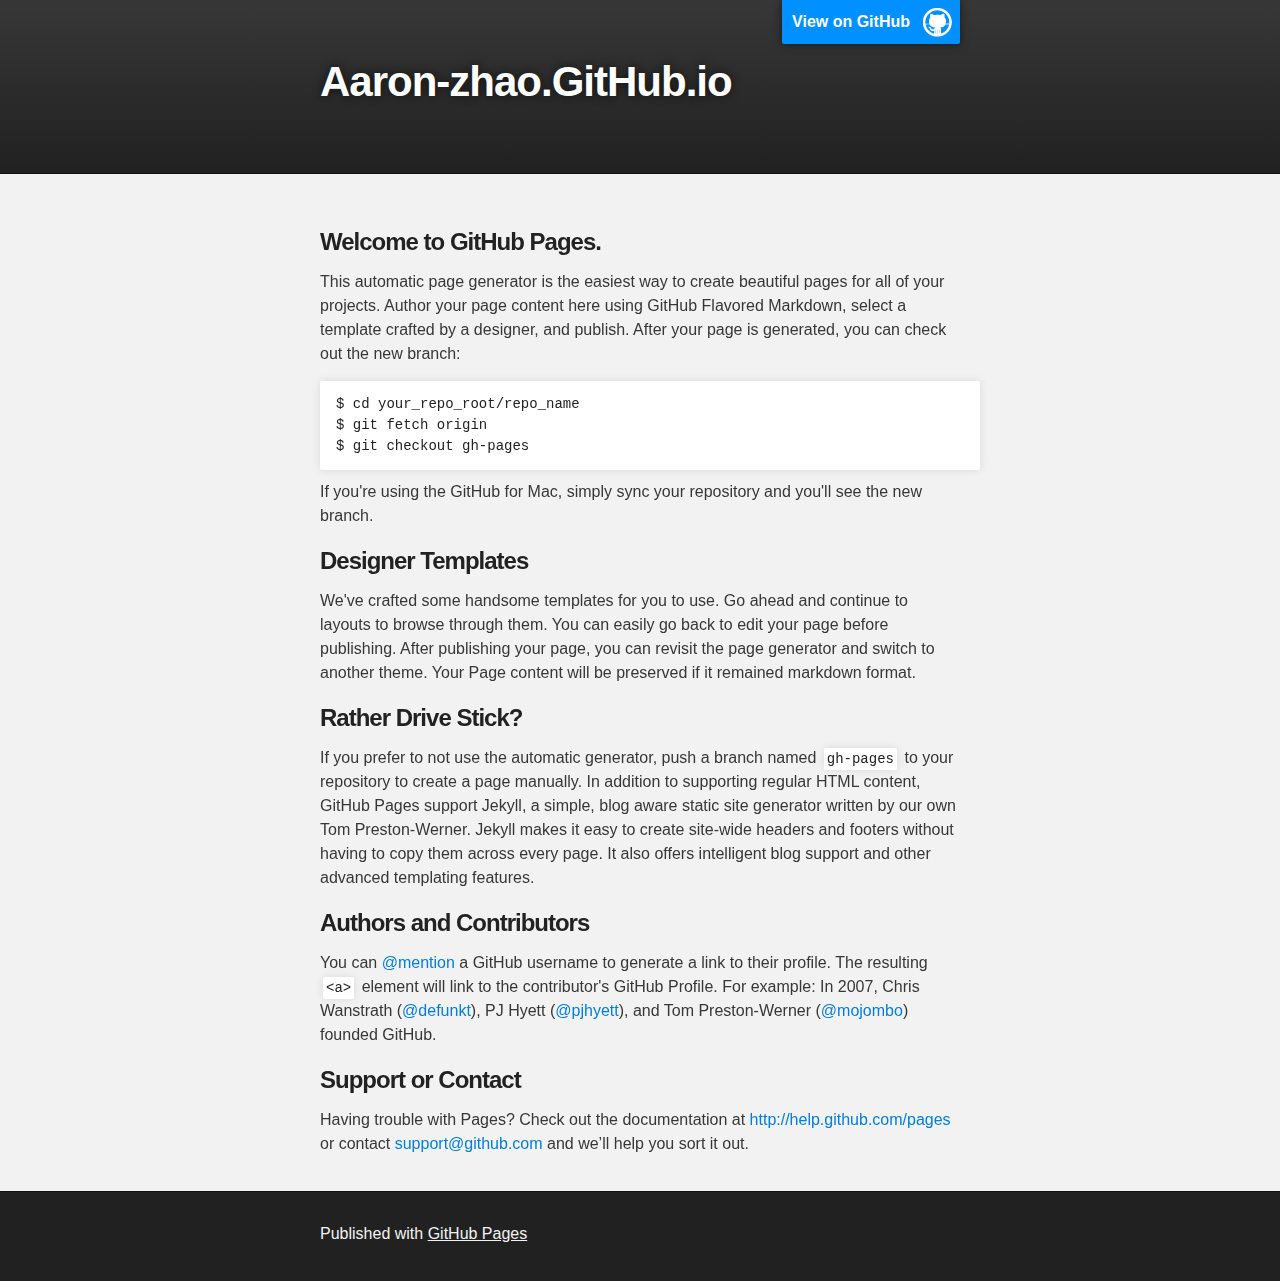
==== index.html @ 44311e1f "Replace master branch with page content via GitHub" ====
<!DOCTYPE html>
<html>

  <head>
    <meta charset='utf-8'>
    <meta http-equiv="X-UA-Compatible" content="chrome=1">
    <meta name="description" content="Aaron-zhao.GitHub.io : ">

    <link rel="stylesheet" type="text/css" media="screen" href="stylesheets/stylesheet.css">

    <title>Aaron-zhao.GitHub.io</title>
  </head>

  <body>

    <!-- HEADER -->
    <div id="header_wrap" class="outer">
        <header class="inner">
          <a id="forkme_banner" href="https://github.com/Aaron-Zhao">View on GitHub</a>

          <h1 id="project_title">Aaron-zhao.GitHub.io</h1>
          <h2 id="project_tagline"></h2>

        </header>
    </div>

    <!-- MAIN CONTENT -->
    <div id="main_content_wrap" class="outer">
      <section id="main_content" class="inner">
        <h3>
<a id="welcome-to-github-pages" class="anchor" href="#welcome-to-github-pages" aria-hidden="true"><span class="octicon octicon-link"></span></a>Welcome to GitHub Pages.</h3>

<p>This automatic page generator is the easiest way to create beautiful pages for all of your projects. Author your page content here using GitHub Flavored Markdown, select a template crafted by a designer, and publish. After your page is generated, you can check out the new branch:</p>

<pre><code>$ cd your_repo_root/repo_name
$ git fetch origin
$ git checkout gh-pages
</code></pre>

<p>If you're using the GitHub for Mac, simply sync your repository and you'll see the new branch.</p>

<h3>
<a id="designer-templates" class="anchor" href="#designer-templates" aria-hidden="true"><span class="octicon octicon-link"></span></a>Designer Templates</h3>

<p>We've crafted some handsome templates for you to use. Go ahead and continue to layouts to browse through them. You can easily go back to edit your page before publishing. After publishing your page, you can revisit the page generator and switch to another theme. Your Page content will be preserved if it remained markdown format.</p>

<h3>
<a id="rather-drive-stick" class="anchor" href="#rather-drive-stick" aria-hidden="true"><span class="octicon octicon-link"></span></a>Rather Drive Stick?</h3>

<p>If you prefer to not use the automatic generator, push a branch named <code>gh-pages</code> to your repository to create a page manually. In addition to supporting regular HTML content, GitHub Pages support Jekyll, a simple, blog aware static site generator written by our own Tom Preston-Werner. Jekyll makes it easy to create site-wide headers and footers without having to copy them across every page. It also offers intelligent blog support and other advanced templating features.</p>

<h3>
<a id="authors-and-contributors" class="anchor" href="#authors-and-contributors" aria-hidden="true"><span class="octicon octicon-link"></span></a>Authors and Contributors</h3>

<p>You can <a href="https://github.com/blog/821" class="user-mention">@mention</a> a GitHub username to generate a link to their profile. The resulting <code>&lt;a&gt;</code> element will link to the contributor's GitHub Profile. For example: In 2007, Chris Wanstrath (<a href="https://github.com/defunkt" class="user-mention">@defunkt</a>), PJ Hyett (<a href="https://github.com/pjhyett" class="user-mention">@pjhyett</a>), and Tom Preston-Werner (<a href="https://github.com/mojombo" class="user-mention">@mojombo</a>) founded GitHub.</p>

<h3>
<a id="support-or-contact" class="anchor" href="#support-or-contact" aria-hidden="true"><span class="octicon octicon-link"></span></a>Support or Contact</h3>

<p>Having trouble with Pages? Check out the documentation at <a href="http://help.github.com/pages">http://help.github.com/pages</a> or contact <a href="mailto:support@github.com">support@github.com</a> and we’ll help you sort it out.</p>
      </section>
    </div>

    <!-- FOOTER  -->
    <div id="footer_wrap" class="outer">
      <footer class="inner">
        <p>Published with <a href="http://pages.github.com">GitHub Pages</a></p>
      </footer>
    </div>

    

  </body>
</html>
---- stylesheets/stylesheet.css ----
/*******************************************************************************
Slate Theme for GitHub Pages
by Jason Costello, @jsncostello
*******************************************************************************/

@import url(pygment_trac.css);

/*******************************************************************************
MeyerWeb Reset
*******************************************************************************/

html, body, div, span, applet, object, iframe,
h1, h2, h3, h4, h5, h6, p, blockquote, pre,
a, abbr, acronym, address, big, cite, code,
del, dfn, em, img, ins, kbd, q, s, samp,
small, strike, strong, sub, sup, tt, var,
b, u, i, center,
dl, dt, dd, ol, ul, li,
fieldset, form, label, legend,
table, caption, tbody, tfoot, thead, tr, th, td,
article, aside, canvas, details, embed,
figure, figcaption, footer, header, hgroup,
menu, nav, output, ruby, section, summary,
time, mark, audio, video {
  margin: 0;
  padding: 0;
  border: 0;
  font: inherit;
  vertical-align: baseline;
}

/* HTML5 display-role reset for older browsers */
article, aside, details, figcaption, figure,
footer, header, hgroup, menu, nav, section {
  display: block;
}

ol, ul {
  list-style: none;
}

table {
  border-collapse: collapse;
  border-spacing: 0;
}

/*******************************************************************************
Theme Styles
*******************************************************************************/

body {
  box-sizing: border-box;
  color:#373737;
  background: #212121;
  font-size: 16px;
  font-family: 'Myriad Pro', Calibri, Helvetica, Arial, sans-serif;
  line-height: 1.5;
  -webkit-font-smoothing: antialiased;
}

h1, h2, h3, h4, h5, h6 {
  margin: 10px 0;
  font-weight: 700;
  color:#222222;
  font-family: 'Lucida Grande', 'Calibri', Helvetica, Arial, sans-serif;
  letter-spacing: -1px;
}

h1 {
  font-size: 36px;
  font-weight: 700;
}

h2 {
  padding-bottom: 10px;
  font-size: 32px;
  background: url('../images/bg_hr.png') repeat-x bottom;
}

h3 {
  font-size: 24px;
}

h4 {
  font-size: 21px;
}

h5 {
  font-size: 18px;
}

h6 {
  font-size: 16px;
}

p {
  margin: 10px 0 15px 0;
}

footer p {
  color: #f2f2f2;
}

a {
  text-decoration: none;
  color: #007edf;
  text-shadow: none;

  transition: color 0.5s ease;
  transition: text-shadow 0.5s ease;
  -webkit-transition: color 0.5s ease;
  -webkit-transition: text-shadow 0.5s ease;
  -moz-transition: color 0.5s ease;
  -moz-transition: text-shadow 0.5s ease;
  -o-transition: color 0.5s ease;
  -o-transition: text-shadow 0.5s ease;
  -ms-transition: color 0.5s ease;
  -ms-transition: text-shadow 0.5s ease;
}

a:hover, a:focus {text-decoration: underline;}

footer a {
  color: #F2F2F2;
  text-decoration: underline;
}

em {
  font-style: italic;
}

strong {
  font-weight: bold;
}

img {
  position: relative;
  margin: 0 auto;
  max-width: 739px;
  padding: 5px;
  margin: 10px 0 10px 0;
  border: 1px solid #ebebeb;

  box-shadow: 0 0 5px #ebebeb;
  -webkit-box-shadow: 0 0 5px #ebebeb;
  -moz-box-shadow: 0 0 5px #ebebeb;
  -o-box-shadow: 0 0 5px #ebebeb;
  -ms-box-shadow: 0 0 5px #ebebeb;
}

p img {
  display: inline;
  margin: 0;
  padding: 0;
  vertical-align: middle;
  text-align: center;
  border: none;
}

pre, code {
  width: 100%;
  color: #222;
  background-color: #fff;

  font-family: Monaco, "Bitstream Vera Sans Mono", "Lucida Console", Terminal, monospace;
  font-size: 14px;

  border-radius: 2px;
  -moz-border-radius: 2px;
  -webkit-border-radius: 2px;
}

pre {
  width: 100%;
  padding: 10px;
  box-shadow: 0 0 10px rgba(0,0,0,.1);
  overflow: auto;
}

code {
  padding: 3px;
  margin: 0 3px;
  box-shadow: 0 0 10px rgba(0,0,0,.1);
}

pre code {
  display: block;
  box-shadow: none;
}

blockquote {
  color: #666;
  margin-bottom: 20px;
  padding: 0 0 0 20px;
  border-left: 3px solid #bbb;
}


ul, ol, dl {
  margin-bottom: 15px
}

ul {
  list-style: inside;
  padding-left: 20px;
}

ol {
  list-style: decimal inside;
  padding-left: 20px;
}

dl dt {
  font-weight: bold;
}

dl dd {
  padding-left: 20px;
  font-style: italic;
}

dl p {
  padding-left: 20px;
  font-style: italic;
}

hr {
  height: 1px;
  margin-bottom: 5px;
  border: none;
  background: url('../images/bg_hr.png') repeat-x center;
}

table {
  border: 1px solid #373737;
  margin-bottom: 20px;
  text-align: left;
 }

th {
  font-family: 'Lucida Grande', 'Helvetica Neue', Helvetica, Arial, sans-serif;
  padding: 10px;
  background: #373737;
  color: #fff;
 }

td {
  padding: 10px;
  border: 1px solid #373737;
 }

form {
  background: #f2f2f2;
  padding: 20px;
}

/*******************************************************************************
Full-Width Styles
*******************************************************************************/

.outer {
  width: 100%;
}

.inner {
  position: relative;
  max-width: 640px;
  padding: 20px 10px;
  margin: 0 auto;
}

#forkme_banner {
  display: block;
  position: absolute;
  top:0;
  right: 10px;
  z-index: 10;
  padding: 10px 50px 10px 10px;
  color: #fff;
  background: url('../images/blacktocat.png') #0090ff no-repeat 95% 50%;
  font-weight: 700;
  box-shadow: 0 0 10px rgba(0,0,0,.5);
  border-bottom-left-radius: 2px;
  border-bottom-right-radius: 2px;
}

#header_wrap {
  background: #212121;
  background: -moz-linear-gradient(top, #373737, #212121);
  background: -webkit-linear-gradient(top, #373737, #212121);
  background: -ms-linear-gradient(top, #373737, #212121);
  background: -o-linear-gradient(top, #373737, #212121);
  background: linear-gradient(top, #373737, #212121);
}

#header_wrap .inner {
  padding: 50px 10px 30px 10px;
}

#project_title {
  margin: 0;
  color: #fff;
  font-size: 42px;
  font-weight: 700;
  text-shadow: #111 0px 0px 10px;
}

#project_tagline {
  color: #fff;
  font-size: 24px;
  font-weight: 300;
  background: none;
  text-shadow: #111 0px 0px 10px;
}

#downloads {
  position: absolute;
  width: 210px;
  z-index: 10;
  bottom: -40px;
  right: 0;
  height: 70px;
  background: url('../images/icon_download.png') no-repeat 0% 90%;
}

.zip_download_link {
  display: block;
  float: right;
  width: 90px;
  height:70px;
  text-indent: -5000px;
  overflow: hidden;
  background: url(../images/sprite_download.png) no-repeat bottom left;
}

.tar_download_link {
  display: block;
  float: right;
  width: 90px;
  height:70px;
  text-indent: -5000px;
  overflow: hidden;
  background: url(../images/sprite_download.png) no-repeat bottom right;
  margin-left: 10px;
}

.zip_download_link:hover {
  background: url(../images/sprite_download.png) no-repeat top left;
}

.tar_download_link:hover {
  background: url(../images/sprite_download.png) no-repeat top right;
}

#main_content_wrap {
  background: #f2f2f2;
  border-top: 1px solid #111;
  border-bottom: 1px solid #111;
}

#main_content {
  padding-top: 40px;
}

#footer_wrap {
  background: #212121;
}



/*******************************************************************************
Small Device Styles
*******************************************************************************/

@media screen and (max-width: 480px) {
  body {
    font-size:14px;
  }

  #downloads {
    display: none;
  }

  .inner {
    min-width: 320px;
    max-width: 480px;
  }

  #project_title {
  font-size: 32px;
  }

  h1 {
    font-size: 28px;
  }

  h2 {
    font-size: 24px;
  }

  h3 {
    font-size: 21px;
  }

  h4 {
    font-size: 18px;
  }

  h5 {
    font-size: 14px;
  }

  h6 {
    font-size: 12px;
  }

  code, pre {
    min-width: 320px;
    max-width: 480px;
    font-size: 11px;
  }

}
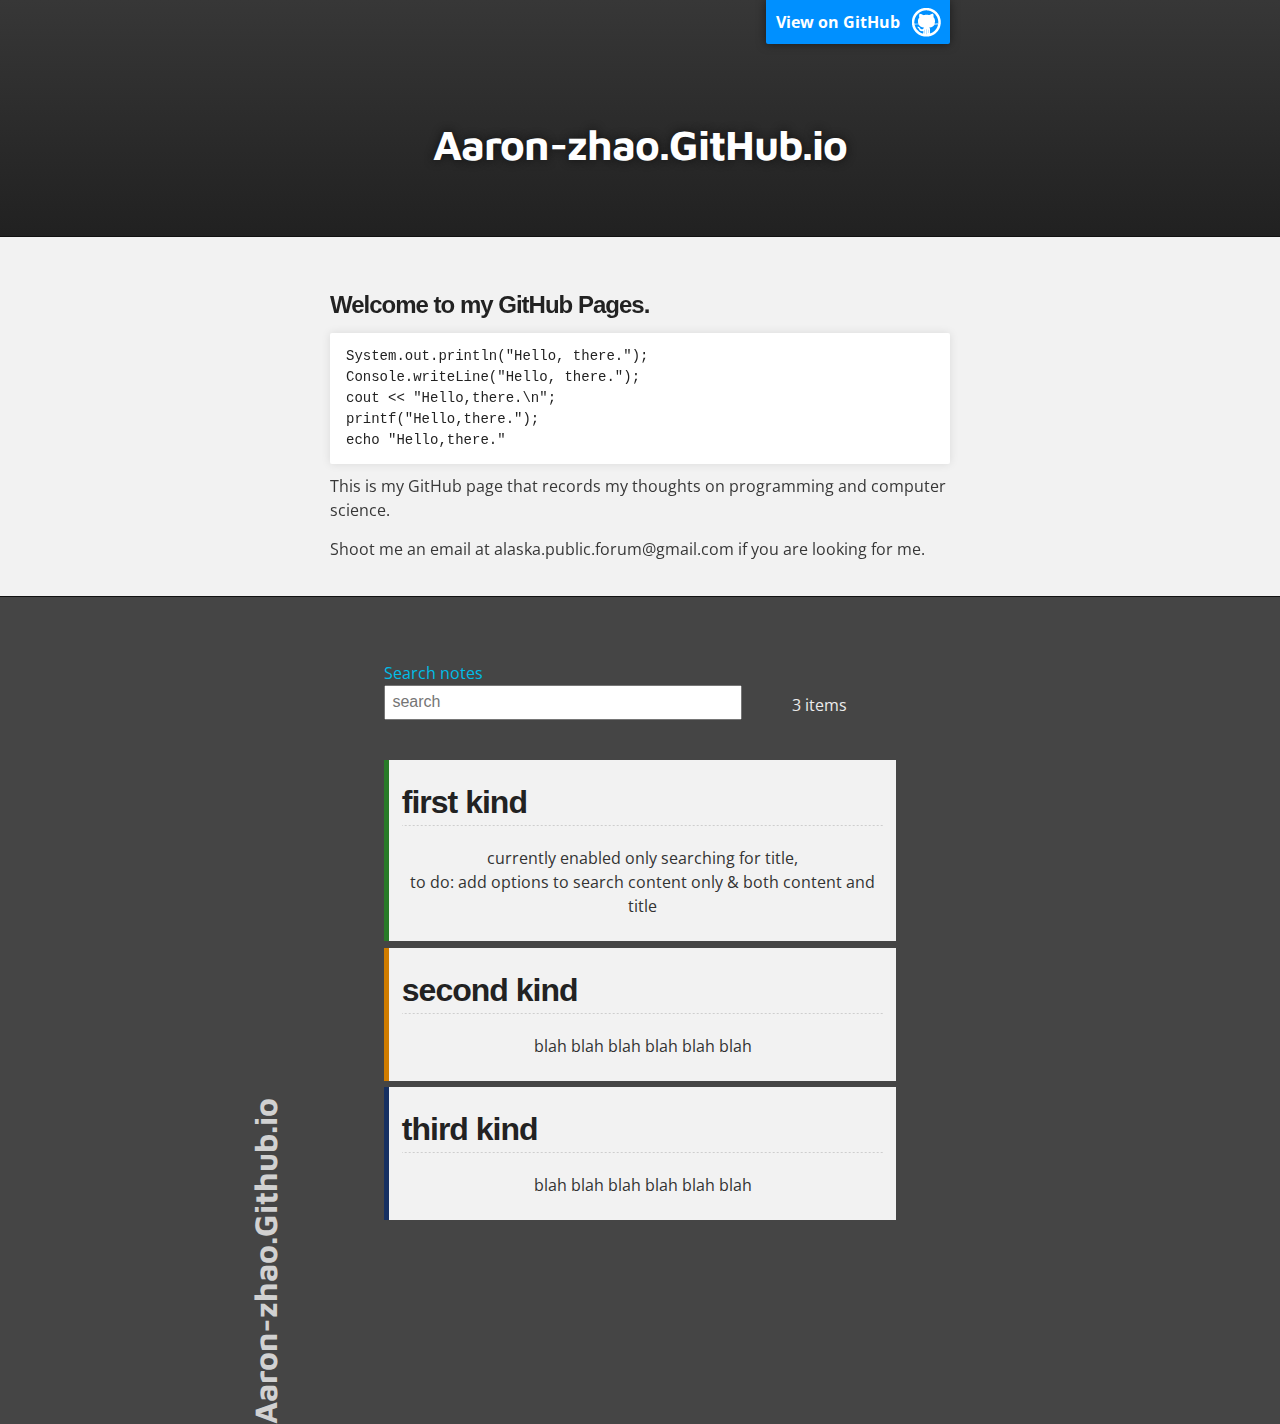
==== commit e4f8701d: "update UI" ====
--- a/index.html
+++ b/index.html
@@ -1,3 +1,32 @@
+<!-- css, js source code: http://codepen.io/robooneus/pen/ivdFH -->
+<!-- Tutorial of the source code: http://www.robsawyer.me/blog/2013/07/10/lightweight-jquery-searchfilter-tutorial/ -->
+<!-- The styling and script from the source code was modified in this version to satisfy the needs of this web app -->
+<!--
+MIT LICENSE
+
+Copyright (c) 2014 - Aaron - http://codepen.io/robooneus/pen/ivdFH
+
+Permission is hereby granted, free of charge, to any person 
+obtaining a copy of this software and associated documentation 
+files (the "Software"), to deal in the Software without restriction,
+ including without limitation the rights to use, copy, modify, 
+merge, publish, distribute, sublicense, and/or sell copies of 
+the Software, and to permit persons to whom the Software is 
+furnished to do so, subject to the following conditions:
+
+The above copyright notice and this permission notice shall 
+be included in all copies or substantial portions of the Software.
+
+THE SOFTWARE IS PROVIDED "AS IS", WITHOUT WARRANTY OF ANY KIND, 
+EXPRESS OR IMPLIED, INCLUDING BUT NOT LIMITED TO THE WARRANTIES 
+OF MERCHANTABILITY, FITNESS FOR A PARTICULAR PURPOSE AND 
+NONINFRINGEMENT. IN NO EVENT SHALL THE AUTHORS OR COPYRIGHT 
+HOLDERS BE LIABLE FOR ANY CLAIM, DAMAGES OR OTHER LIABILITY, 
+WHETHER IN AN ACTION OF CONTRACT, TORT OR OTHERWISE, ARISING FROM, 
+OUT OF OR IN CONNECTION WITH THE SOFTWARE OR THE USE OR OTHER 
+DEALINGS IN THE SOFTWARE.
+
+-->
 <!DOCTYPE html>
 <html>
 
@@ -7,10 +36,15 @@
     <meta name="description" content="Aaron-zhao.GitHub.io : ">
 
     <link rel="stylesheet" type="text/css" media="screen" href="stylesheets/stylesheet.css">
-
+	<link rel="stylesheet" type="text/css" media="screen" href="css/search.css">
+	<link href='http://fonts.googleapis.com/css?family=Open+Sans|Maven+Pro:500' rel='stylesheet' type='text/css'>
+	<script src="http://ajax.googleapis.com/ajax/libs/jquery/1.11.0/jquery.min.js" ></script>
+	<script src="jquery/search.js"></script>
+	<script src="jquery/backToTop.js"></script>
+		
     <title>Aaron-zhao.GitHub.io</title>
   </head>
-
+	
   <body>
 
     <!-- HEADER -->
@@ -28,47 +62,63 @@
     <div id="main_content_wrap" class="outer">
       <section id="main_content" class="inner">
         <h3>
-<a id="welcome-to-github-pages" class="anchor" href="#welcome-to-github-pages" aria-hidden="true"><span class="octicon octicon-link"></span></a>Welcome to GitHub Pages.</h3>
+		<a id="welcome-to-github-pages" class="anchor" href="#welcome-to-github-pages" aria-hidden="true"><span class="octicon octicon-link"></span></a>Welcome to my GitHub Pages.</h3>
 
-<p>This automatic page generator is the easiest way to create beautiful pages for all of your projects. Author your page content here using GitHub Flavored Markdown, select a template crafted by a designer, and publish. After your page is generated, you can check out the new branch:</p>
+<pre><code>System.out.println("Hello, there.");
+Console.writeLine("Hello, there.");
+cout << "Hello,there.\n";
+printf("Hello,there.");
+echo "Hello,there."</code></pre>
 
-<pre><code>$ cd your_repo_root/repo_name
-$ git fetch origin
-$ git checkout gh-pages
-</code></pre>
+		<p>This is my GitHub page that records my thoughts on programming and computer science.</p>
+		<p>Shoot me an email at alaska.public.forum@gmail.com if you are looking for me.</p>
+      </section>
+	
+    </div>
+	
+      <section class="list-wrap">
 
-<p>If you're using the GitHub for Mac, simply sync your repository and you'll see the new branch.</p>
+   <label for="search-text">Search notes</label>
+  <input type="text" id="search-text" placeholder="search" class="search-box">
+    <span class="list-count"></span>
 
-<h3>
-<a id="designer-templates" class="anchor" href="#designer-templates" aria-hidden="true"><span class="octicon octicon-link"></span></a>Designer Templates</h3>
+    
+<ul id="list">
+  <li class="in bf">
+	<h2>first kind</h2>
+	<p> 
+		currently enabled only searching for title,<br />
+		to do: add options to search content only & both content and title
+	</p>
+  </li>
+  
+  
+    <li class="in lunch">
+	<h2>second kind</h2>
+	<p> 
+		blah blah blah blah blah blah 
+	</p>
+  </li>
+  
+     <li class="in dinner">
+	<h2>third kind</h2>
+	<p> 
+		blah blah blah blah blah blah 
+	</p>
+  </li>
+  
+  
+  <span class="empty-item">no results</span>
+</ul>
+   </section>
 
-<p>We've crafted some handsome templates for you to use. Go ahead and continue to layouts to browse through them. You can easily go back to edit your page before publishing. After publishing your page, you can revisit the page generator and switch to another theme. Your Page content will be preserved if it remained markdown format.</p>
+   <a href="#0" class="cd-top">Top</a>
 
-<h3>
-<a id="rather-drive-stick" class="anchor" href="#rather-drive-stick" aria-hidden="true"><span class="octicon octicon-link"></span></a>Rather Drive Stick?</h3>
-
-<p>If you prefer to not use the automatic generator, push a branch named <code>gh-pages</code> to your repository to create a page manually. In addition to supporting regular HTML content, GitHub Pages support Jekyll, a simple, blog aware static site generator written by our own Tom Preston-Werner. Jekyll makes it easy to create site-wide headers and footers without having to copy them across every page. It also offers intelligent blog support and other advanced templating features.</p>
-
-<h3>
-<a id="authors-and-contributors" class="anchor" href="#authors-and-contributors" aria-hidden="true"><span class="octicon octicon-link"></span></a>Authors and Contributors</h3>
-
-<p>You can <a href="https://github.com/blog/821" class="user-mention">@mention</a> a GitHub username to generate a link to their profile. The resulting <code>&lt;a&gt;</code> element will link to the contributor's GitHub Profile. For example: In 2007, Chris Wanstrath (<a href="https://github.com/defunkt" class="user-mention">@defunkt</a>), PJ Hyett (<a href="https://github.com/pjhyett" class="user-mention">@pjhyett</a>), and Tom Preston-Werner (<a href="https://github.com/mojombo" class="user-mention">@mojombo</a>) founded GitHub.</p>
-
-<h3>
-<a id="support-or-contact" class="anchor" href="#support-or-contact" aria-hidden="true"><span class="octicon octicon-link"></span></a>Support or Contact</h3>
-
-<p>Having trouble with Pages? Check out the documentation at <a href="http://help.github.com/pages">http://help.github.com/pages</a> or contact <a href="mailto:support@github.com">support@github.com</a> and we’ll help you sort it out.</p>
-      </section>
-    </div>
-
-    <!-- FOOTER  -->
+    <!-- FOOTER  
     <div id="footer_wrap" class="outer">
       <footer class="inner">
         <p>Published with <a href="http://pages.github.com">GitHub Pages</a></p>
       </footer>
-    </div>
-
-    
-
+    </div>-->
   </body>
 </html>
--- a/css/search.css
+++ b/css/search.css
@@ -0,0 +1,285 @@
+/* this declares a better box model */
+* { -moz-box-sizing: border-box; -webkit-box-sizing: border-box; box-sizing: border-box; }
+
+.list-wrap label {
+  float:left;
+  color:#00BDE8;
+}
+.search-box {
+  float:left;
+  clear:left;
+  width:70%;
+  padding:0.4em;
+  font-size:1em;
+  color:#555;
+}
+
+.list-count {
+  float:left;
+  text-align:center;
+  width:30%;
+  padding:0.5em;
+  color:#ECECEC;
+}
+
+
+
+li {
+  transition-property: margin, background-color, border-color;
+  transition-duration: .4s, .2s, .2s;
+  transition-timing-function: ease-in-out, ease, ease;
+}
+
+.empty-item {
+  transition-property: opacity;
+  transition-duration: 0s;
+  transition-delay: 0s;
+  transition-timing-function: ease;
+}
+
+.empty .empty-item {
+  transition-property: opacity;
+  transition-duration: .2s;
+  transition-delay: .3s;
+  transition-timing-function: ease;
+}
+
+.hiding {
+  margin-left:-100%;
+  opacity:0.5;
+}
+
+.hidden {
+  display:none;
+}
+
+ul {
+  float:left;
+  width:100%;
+  margin:2em 0;
+  padding:0;
+  position:relative;
+}
+
+ul:before {
+  content:'Aaron-zhao.Github.io';
+  position:absolute;
+  left:-8.8em;
+  font-size:2em;
+  text-align:right;
+  top:15em;
+  color:#D1D1D1;
+  font-weight:bold;
+  font-family: 'Maven Pro', sans-serif;
+  transform:rotate(-90deg);
+}
+
+li {
+  float:left;
+  clear:left;
+  width:100%;
+  margin:0.2em 0;
+  padding:0.5em 0.8em;
+  list-style:none;
+  background-color:#f2f2f2;
+  border-left:5px solid #003842;
+  cursor:pointer;
+  color:#333;
+  position:relative;
+  z-index:2;
+}
+
+.bf { border-left:5px solid #297A29;}
+.lunch { border-left:5px solid #CF7C00;}
+.dinner { border-left:5px solid #163061;}
+
+li p { text-align: center; }
+
+li:hover {
+  background-color:#f9f9f9;
+  border-color:#00BDE8;
+}
+
+.empty-item {
+  background:#fff;
+  color:#ddd;
+  margin:0.2em 0;
+  padding:0.5em 0.8em;
+  font-style:italic;
+  border:none;
+  text-align:center;
+  visibility:hidden;
+  opacity:0;
+  float:left;
+  clear:left;
+  width:100%;
+}
+
+.empty .empty-item {
+  opacity:1;
+  visibility:visible;
+}
+
+
+
+
+
+
+
+/*
+The following are styles purely for the surroundings
+*/
+
+
+
+body {
+  background-color: rgb(69,69,69);
+  font-family:'Open Sans', sans-serif;
+  margin:0;
+  padding:0;
+  font-size:1em;
+}
+
+a {color:#00BDE8;}
+
+h1 {
+  font-size:2.6em;
+  margin:0;
+  padding-top:1.5em;
+  text-align:center;
+  font-family: 'Maven Pro', sans-serif;
+}
+/*h3 {
+  margin:0 0 2em;
+  text-align:center;
+font-weight:normal;
+font-family: georgia, times;
+font-style:italic;
+  color:#777;
+  font-size:1em;
+}*/
+
+.info {
+  float:left;
+  width:60%;
+  margin:2em 20%;
+  padding:2em 0;
+  background:#f9f9f9;
+  border-left:5px solid #003842;
+  padding:10px 20px;
+}
+
+.list-wrap {
+  float:left;
+  width:40%;
+  margin:2em 30%;
+  padding:2em 0;
+}
+
+p {
+  text-align:left;
+  font-size:1em;
+}
+
+.cta {
+  float:left;
+  width:100%;
+  text-align:center;
+  color:#999;
+  font-family:georgia, times;
+  font-style:italic;
+  margin:2em 0;
+}
+
+.cta a {
+  font-size:1.5em;
+  font-style:normal;
+  font-family: 'Maven Pro', sans-serif;
+  text-decoration:none;
+  line-height:1.5em;
+}
+
+.topdeco {
+  float:left;
+  width:100%;
+  height:10px;
+  position:fixed;
+  z-index:10;
+}
+
+.topdeco span {
+  float:left;
+  width:25%;
+  height:100%;
+}
+
+.deco span:nth-child(1) {
+  background:#FF8220;
+}
+.deco span:nth-child(2) {
+  background:#000;
+}
+.deco span:nth-child(3) {
+  background:#FFA00A;
+}
+.deco span:nth-child(4) {
+  background:#00BDE8;
+}
+
+.logo {
+	width: 100%;
+	height: 100%;
+	position: absolute;
+	opacity: 0.15;
+    filter: alpha(opacity=15); /* For IE8 and earlier */
+}
+		
+	
+
+	
+.cd-top {
+  display: inline-block;
+  height: 40px;
+  width: 40px;
+  position: fixed;
+  bottom: 40px;
+  right: 10px;
+  box-shadow: 0 0 10px rgba(0, 0, 0, 0.05);
+  /* image replacement properties */
+  overflow: hidden;
+  text-indent: 100%;
+  white-space: nowrap;
+  background: rgba(232, 98, 86, 0.8) url(http://codyhouse.co/demo/back-to-top/img/cd-top-arrow.svg) no-repeat center 50%;
+  visibility: hidden;
+  opacity: 0;
+  -webkit-transition: all 0.3s;
+  -moz-transition: all 0.3s;
+  transition: all 0.3s;
+}
+.cd-top.cd-is-visible {
+  /* the button becomes visible */
+  visibility: visible;
+  opacity: 1;
+}
+.cd-top.cd-fade-out {
+  /* if the user keeps scrolling down, the button is out of focus and becomes less visible */
+  opacity: .5;
+}
+.no-touch .cd-top:hover {
+  background-color: #e86256;
+  opacity: 1;
+}
+@media only screen and (min-width: 768px) {
+  .cd-top {
+    right: 20px;
+    bottom: 20px;
+  }
+}
+@media only screen and (min-width: 1024px) {
+  .cd-top {
+    height: 60px;
+    width: 60px;
+    right: 30px;
+    bottom: 30px;
+  }
+}		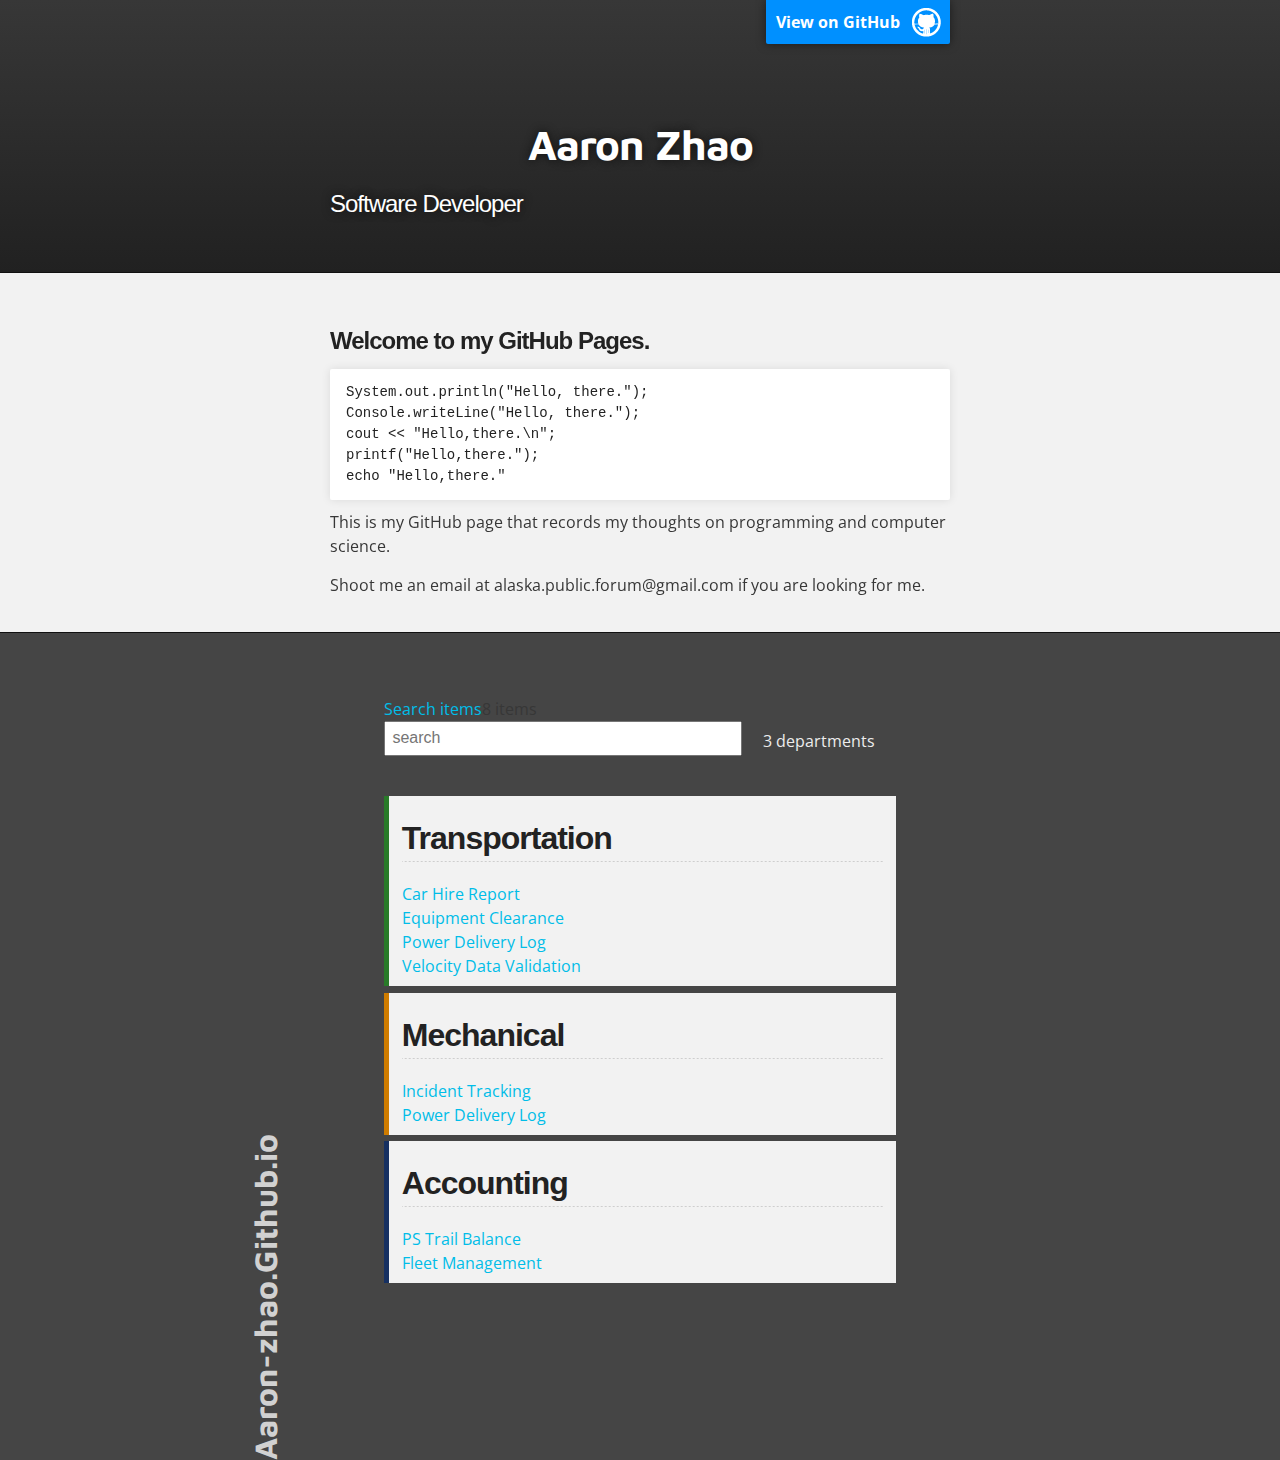
==== commit 38f4cd4d: "update" ====
--- a/index.html
+++ b/index.html
@@ -42,7 +42,7 @@
 	<script src="jquery/search.js"></script>
 	<script src="jquery/backToTop.js"></script>
 		
-    <title>Aaron-zhao.GitHub.io</title>
+    <title>Aaron Zhao GitHub Page</title>
   </head>
 	
   <body>
@@ -52,8 +52,8 @@
         <header class="inner">
           <a id="forkme_banner" href="https://github.com/Aaron-Zhao">View on GitHub</a>
 
-          <h1 id="project_title">Aaron-zhao.GitHub.io</h1>
-          <h2 id="project_tagline"></h2>
+          <h1 id="project_title">Aaron Zhao</h1>
+          <h2 id="project_tagline">Software Developer</h2>
 
         </header>
     </div>
@@ -76,40 +76,39 @@
 	
     </div>
 	
-      <section class="list-wrap">
+ <section class="list-wrap">
 
-   <label for="search-text">Search notes</label>
+   <label for="search-text">Search items</label>
   <input type="text" id="search-text" placeholder="search" class="search-box">
     <span class="list-count"></span>
-
+	<span class="item-count"></span>
     
-<ul id="list">
-  <li class="in bf">
-	<h2>first kind</h2>
-	<p> 
-		currently enabled only searching for title,<br />
-		to do: add options to search content only & both content and title
-	</p>
-  </li>
-  
-  
-    <li class="in lunch">
-	<h2>second kind</h2>
-	<p> 
-		blah blah blah blah blah blah 
-	</p>
-  </li>
-  
-     <li class="in dinner">
-	<h2>third kind</h2>
-	<p> 
-		blah blah blah blah blah blah 
-	</p>
-  </li>
-  
-  
-  <span class="empty-item">no results</span>
-</ul>
+	<ul id="list">
+	  <li class="bf">
+		<h2>Transportation</h2>
+		<a href="#">Car Hire Report</a><br>
+		<a href="#">Equipment Clearance</a><br>
+		<a href="#">Power Delivery Log</a><br>
+		<a href="#">Velocity Data Validation</a><br>
+	  </li>
+	  
+	  
+	  <li class="lunch">
+		<h2>Mechanical</h2>
+		<a href="#">Incident Tracking</a><br>
+		<a href="#">Power Delivery Log</a><br>
+	  </li>
+	  
+	  <li class="dinner">
+		<h2>Accounting</h2>
+		<a href="#">PS Trail Balance</a><br>
+		<a href="#">Fleet Management</a><br>
+	  </li>
+	  
+	  
+	  <span class="empty-item">no results</span>
+	</ul>
+	
    </section>
 
    <a href="#0" class="cd-top">Top</a>
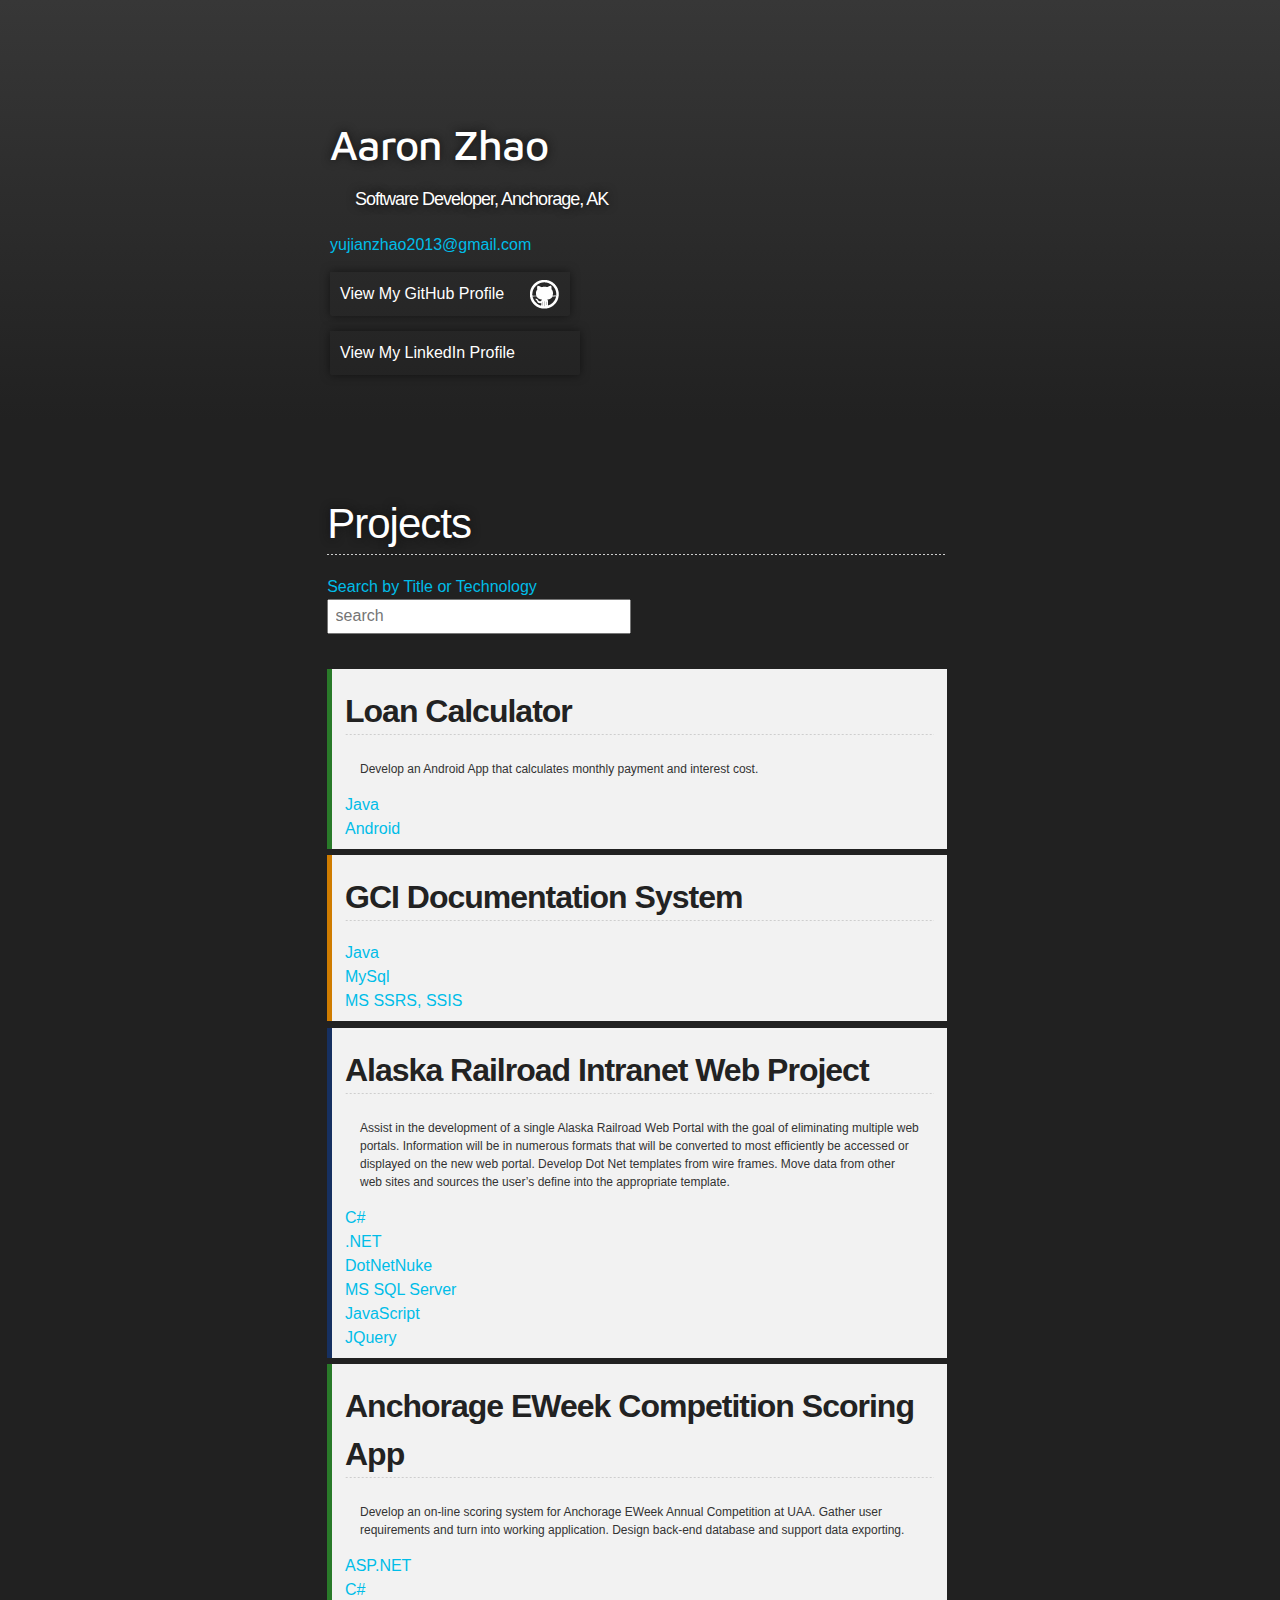
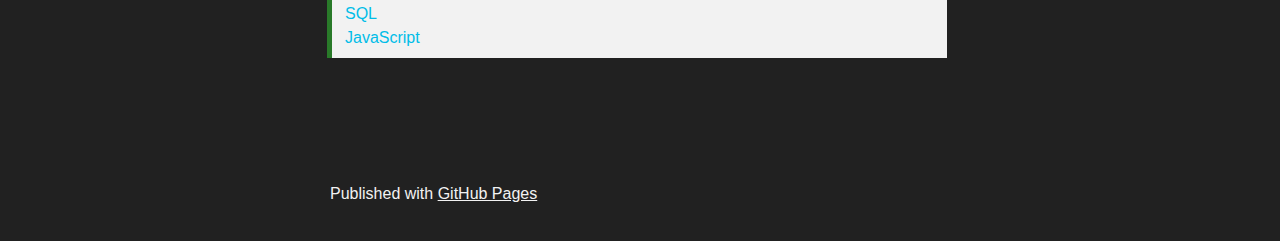
==== commit 33b60ed7: "update" ====
--- a/index.html
+++ b/index.html
@@ -29,95 +29,98 @@
 -->
 <!DOCTYPE html>
 <html>
+	<head>
+		<meta charset='utf-8'>
+		<meta http-equiv="X-UA-Compatible" content="chrome=1">
+		<meta name="description" content="Aaron-zhao.GitHub.io : ">
+		<meta name="viewport" content="width=device-width" />
+		
+		<link rel="stylesheet" type="text/css" media="screen" href="css/stylesheet.css">
+		<link rel="stylesheet" type="text/css" media="screen" href="css/search.css">
+		<link href='http://fonts.googleapis.com/css?family=Open+Sans|Maven+Pro:500' rel='stylesheet' type='text/css'>
+		<script src="http://ajax.googleapis.com/ajax/libs/jquery/1.11.0/jquery.min.js" ></script>
+		<script src="js/search.js"></script>
+		<script src="js/backToTop.js"></script>
 
-  <head>
-    <meta charset='utf-8'>
-    <meta http-equiv="X-UA-Compatible" content="chrome=1">
-    <meta name="description" content="Aaron-zhao.GitHub.io : ">
+		<title>Aaron Zhao GitHub Page</title>
+	</head>
 
-    <link rel="stylesheet" type="text/css" media="screen" href="stylesheets/stylesheet.css">
-	<link rel="stylesheet" type="text/css" media="screen" href="css/search.css">
-	<link href='http://fonts.googleapis.com/css?family=Open+Sans|Maven+Pro:500' rel='stylesheet' type='text/css'>
-	<script src="http://ajax.googleapis.com/ajax/libs/jquery/1.11.0/jquery.min.js" ></script>
-	<script src="jquery/search.js"></script>
-	<script src="jquery/backToTop.js"></script>
+	<body>
+		<!-- HEADER -->
+		<div id="header_wrap" class="outer">
+			<header class="inner">
+				<h1 id="project_title">Aaron Zhao</h1>
+			    <h2 id="project_tagline">Software Developer, Anchorage, AK</h2>
+				<a href="mailto:yujianzhao2013@gmail.com?Subject=From%20GitHub%20Page" target="_top">yujianzhao2013@gmail.com</a>
+				<a id="forkme_banner" href="https://github.com/Aaron-Zhao">View My GitHub Profile</a>
+				<a id="linkedin_banner" href="https://www.linkedin.com/in/yujianzhao">View My LinkedIn Profile</a>
+			</header>
+		</div>
+
+		<!-- MAIN CONTENT 
+		<div id="main_content_wrap" class="outer">
+			<section id="main_content" class="inner">
+			</section>
+		</div>-->
+
+		<section class="list-wrap">
+			<div class="inner">
+				<h2 id="project_title">Projects</h2>
+				<label for="search-text">Search by Title or Technology</label>
+				<input type="text" id="search-text" placeholder="search" class="search-box">
+				<span class="list-count"></span>
+				<span class="item-count"></span>
+
+				<ul id="list">
+					<li class="bf">
+						<h2>Loan Calculator</h2>
+						<p>Develop an Android App that calculates monthly payment and interest cost.</p>
+						<a>Java</a><br>
+						<a>Android</a><br>
+					</li>
+
+					<li class="lunch">
+						<h2>GCI Documentation System</h2>
+						<a>Java</a><br>
+						<a>MySql</a><br>
+						<a>MS SSRS, SSIS</a>
+					</li>
+
+					<li class="dinner">
+						<h2>Alaska Railroad Intranet Web Project</h2>
+						<p>Assist in the development of a single Alaska Railroad Web Portal with the goal of eliminating multiple web portals. 
+						Information will be in numerous formats that will be converted to most efficiently be accessed or displayed on the new web portal. 
+						Develop Dot Net templates from wire frames. Move data from other web sites and sources the user’s define into the appropriate template.</p>
+						<a>C#</a><br>
+						<a>.NET</a><br>
+						<a>DotNetNuke</a><br>
+						<a>MS SQL Server</a><br>
+						<a>JavaScript</a><br>
+						<a>JQuery</a><br>
+					</li>
+					
+					<li class="bf">
+						<h2>Anchorage EWeek Competition Scoring App</h2>
+						<p>Develop an on-line scoring system for Anchorage EWeek Annual Competition at UAA. 
+						Gather user requirements and turn into working application. 
+						Design back-end database and support data exporting.</p>
+						<a>ASP.NET</a><br>
+						<a>C#</a><br>
+						<a>SQL</a><br>
+						<a>JavaScript</a><br>
+					</li>
+
+					<span class="empty-item">no results</span>
+				</ul>
+			</div>
+		</section>
+
+		<a href="#0" class="cd-top">Top</a>
 		
-    <title>Aaron Zhao GitHub Page</title>
-  </head>
-	
-  <body>
-
-    <!-- HEADER -->
-    <div id="header_wrap" class="outer">
-        <header class="inner">
-          <a id="forkme_banner" href="https://github.com/Aaron-Zhao">View on GitHub</a>
-
-          <h1 id="project_title">Aaron Zhao</h1>
-          <h2 id="project_tagline">Software Developer</h2>
-
-        </header>
-    </div>
-
-    <!-- MAIN CONTENT -->
-    <div id="main_content_wrap" class="outer">
-      <section id="main_content" class="inner">
-        <h3>
-		<a id="welcome-to-github-pages" class="anchor" href="#welcome-to-github-pages" aria-hidden="true"><span class="octicon octicon-link"></span></a>Welcome to my GitHub Pages.</h3>
-
-<pre><code>System.out.println("Hello, there.");
-Console.writeLine("Hello, there.");
-cout << "Hello,there.\n";
-printf("Hello,there.");
-echo "Hello,there."</code></pre>
-
-		<p>This is my GitHub page that records my thoughts on programming and computer science.</p>
-		<p>Shoot me an email at alaska.public.forum@gmail.com if you are looking for me.</p>
-      </section>
-	
-    </div>
-	
- <section class="list-wrap">
-
-   <label for="search-text">Search items</label>
-  <input type="text" id="search-text" placeholder="search" class="search-box">
-    <span class="list-count"></span>
-	<span class="item-count"></span>
-    
-	<ul id="list">
-	  <li class="bf">
-		<h2>Transportation</h2>
-		<a href="#">Car Hire Report</a><br>
-		<a href="#">Equipment Clearance</a><br>
-		<a href="#">Power Delivery Log</a><br>
-		<a href="#">Velocity Data Validation</a><br>
-	  </li>
-	  
-	  
-	  <li class="lunch">
-		<h2>Mechanical</h2>
-		<a href="#">Incident Tracking</a><br>
-		<a href="#">Power Delivery Log</a><br>
-	  </li>
-	  
-	  <li class="dinner">
-		<h2>Accounting</h2>
-		<a href="#">PS Trail Balance</a><br>
-		<a href="#">Fleet Management</a><br>
-	  </li>
-	  
-	  
-	  <span class="empty-item">no results</span>
-	</ul>
-	
-   </section>
-
-   <a href="#0" class="cd-top">Top</a>
-
-    <!-- FOOTER  
-    <div id="footer_wrap" class="outer">
-      <footer class="inner">
-        <p>Published with <a href="http://pages.github.com">GitHub Pages</a></p>
-      </footer>
-    </div>-->
-  </body>
+		<div id="footer_wrap" class="outer">
+			<footer class="inner">
+				<p>Published with <a href="http://pages.github.com">GitHub Pages</a></p>
+			</footer>
+		</div>
+	</body>
 </html>
--- a/css/stylesheet.css
+++ b/css/stylesheet.css
@@ -0,0 +1,439 @@
+/*******************************************************************************
+Slate Theme for GitHub Pages
+by Jason Costello, @jsncostello
+*******************************************************************************/
+
+@import url(pygment_trac.css);
+
+/*******************************************************************************
+MeyerWeb Reset
+*******************************************************************************/
+
+html, body, div, span, applet, object, iframe,
+h1, h2, h3, h4, h5, h6, p, blockquote, pre,
+a, abbr, acronym, address, big, cite, code,
+del, dfn, em, img, ins, kbd, q, s, samp,
+small, strike, strong, sub, sup, tt, var,
+b, u, i, center,
+dl, dt, dd, ol, ul, li,
+fieldset, form, label, legend,
+table, caption, tbody, tfoot, thead, tr, th, td,
+article, aside, canvas, details, embed,
+figure, figcaption, footer, header, hgroup,
+menu, nav, output, ruby, section, summary,
+time, mark, audio, video {
+  margin: 0;
+  padding: 0;
+  border: 0;
+  font: inherit;
+  vertical-align: baseline;
+}
+
+/* HTML5 display-role reset for older browsers */
+article, aside, details, figcaption, figure,
+footer, header, hgroup, menu, nav, section {
+  display: block;
+}
+
+ol, ul {
+  list-style: none;
+}
+
+table {
+  border-collapse: collapse;
+  border-spacing: 0;
+}
+
+/*******************************************************************************
+Theme Styles
+*******************************************************************************/
+
+body {
+  box-sizing: border-box;
+  color:#373737;
+  background: #212121;
+  font-size: 16px;
+  font-family: 'Myriad Pro', Calibri, Helvetica, Arial, sans-serif;
+  line-height: 1.5;
+  -webkit-font-smoothing: antialiased;
+}
+
+h1, h2, h3, h4, h5, h6 {
+  margin: 10px 0;
+  font-weight: 700;
+  color:#222222;
+  font-family: 'Lucida Grande', 'Calibri', Helvetica, Arial, sans-serif;
+  letter-spacing: -1px;
+}
+
+h1 {
+  font-size: 36px;
+  font-weight: 700;
+}
+
+h2 {
+  padding-bottom: 10px;
+  font-size: 32px;
+  background: url('../images/bg_hr.png') repeat-x bottom;
+}
+
+h3 {
+  font-size: 24px;
+}
+
+h4 {
+  font-size: 21px;
+}
+
+h5 {
+  font-size: 18px;
+}
+
+h6 {
+  font-size: 16px;
+}
+
+p {
+  margin: 10px 0 15px 0;
+}
+
+footer p {
+  color: #f2f2f2;
+}
+
+a {
+  text-decoration: none;
+  color: #007edf;
+  text-shadow: none;
+
+  transition: color 0.5s ease;
+  transition: text-shadow 0.5s ease;
+  -webkit-transition: color 0.5s ease;
+  -webkit-transition: text-shadow 0.5s ease;
+  -moz-transition: color 0.5s ease;
+  -moz-transition: text-shadow 0.5s ease;
+  -o-transition: color 0.5s ease;
+  -o-transition: text-shadow 0.5s ease;
+  -ms-transition: color 0.5s ease;
+  -ms-transition: text-shadow 0.5s ease;
+}
+
+a:hover, a:focus {text-shadow:0 0 10px rgba(255,255,255,0.8);}
+
+footer a {
+  color: #F2F2F2;
+  text-decoration: underline;
+}
+
+em {
+  font-style: italic;
+}
+
+strong {
+  font-weight: bold;
+}
+
+img {
+  position: relative;
+  margin: 0 auto;
+  max-width: 739px;
+  padding: 5px;
+  margin: 10px 0 10px 0;
+  border: 1px solid #ebebeb;
+
+  box-shadow: 0 0 5px #ebebeb;
+  -webkit-box-shadow: 0 0 5px #ebebeb;
+  -moz-box-shadow: 0 0 5px #ebebeb;
+  -o-box-shadow: 0 0 5px #ebebeb;
+  -ms-box-shadow: 0 0 5px #ebebeb;
+}
+
+p img {
+  display: inline;
+  margin: 0;
+  padding: 0;
+  vertical-align: middle;
+  text-align: center;
+  border: none;
+}
+
+pre, code {
+  width: 100%;
+  color: #222;
+  background-color: #fff;
+
+  font-family: Monaco, "Bitstream Vera Sans Mono", "Lucida Console", Terminal, monospace;
+  font-size: 14px;
+
+  border-radius: 2px;
+  -moz-border-radius: 2px;
+  -webkit-border-radius: 2px;
+}
+
+pre {
+  width: 100%;
+  padding: 10px;
+  box-shadow: 0 0 10px rgba(0,0,0,.1);
+  overflow: auto;
+}
+
+code {
+  padding: 3px;
+  margin: 0 3px;
+  box-shadow: 0 0 10px rgba(0,0,0,.1);
+}
+
+pre code {
+  display: block;
+  box-shadow: none;
+}
+
+blockquote {
+  color: #666;
+  margin-bottom: 20px;
+  padding: 0 0 0 20px;
+  border-left: 3px solid #bbb;
+}
+
+
+ul, ol, dl {
+  margin-bottom: 15px
+}
+
+ul {
+  list-style: inside;
+  padding-left: 20px;
+}
+
+ol {
+  list-style: decimal inside;
+  padding-left: 20px;
+}
+
+dl dt {
+  font-weight: bold;
+}
+
+dl dd {
+  padding-left: 20px;
+  font-style: italic;
+}
+
+dl p {
+  padding-left: 20px;
+  font-style: italic;
+}
+
+hr {
+  height: 1px;
+  margin-bottom: 5px;
+  border: none;
+  background: url('../images/bg_hr.png') repeat-x center;
+}
+
+table {
+  border: 1px solid #373737;
+  margin-bottom: 20px;
+  text-align: left;
+ }
+
+th {
+  font-family: 'Lucida Grande', 'Helvetica Neue', Helvetica, Arial, sans-serif;
+  padding: 10px;
+  background: #373737;
+  color: #fff;
+ }
+
+td {
+  padding: 10px;
+  border: 1px solid #373737;
+ }
+
+form {
+  background: #f2f2f2;
+  padding: 20px;
+}
+
+/*******************************************************************************
+Full-Width Styles
+*******************************************************************************/
+
+.outer {
+  width: 100%;
+}
+
+.inner {
+
+  max-width: 640px;
+  padding: 20px 10px;
+  margin: 0 auto;
+}
+
+#forkme_banner {
+  display: block;
+  width: 240px;
+  margin: 15px 0px 15px 0px;
+  padding: 10px 50px 10px 10px;
+  color: #fff;
+  background: url('../images/blacktocat.png') no-repeat 95% 50%;
+  font-weight: 500;
+  box-shadow: 0 0 10px rgba(0,0,0,.5);
+  border-bottom-left-radius: 2px;
+  border-bottom-right-radius: 2px;
+}
+
+#linkedin_banner {
+  display: block;
+  width: 250px;
+  margin: 15px 0px 15px 0px;
+  padding: 10px 50px 10px 10px;
+  color: #fff;
+  background: url('../images/linkedin.png') no-repeat 95% 50%;
+  font-weight: 500;
+  box-shadow: 0 0 10px rgba(0,0,0,.5);
+  border-bottom-left-radius: 2px;
+  border-bottom-right-radius: 2px;
+}
+
+#header_wrap {
+  background: #212121;
+  background: -moz-linear-gradient(top, #373737, #212121);
+  background: -webkit-linear-gradient(top, #373737, #212121);
+  background: -ms-linear-gradient(top, #373737, #212121);
+  background: -o-linear-gradient(top, #373737, #212121);
+  background: linear-gradient(top, #373737, #212121);
+}
+
+#header_wrap .inner {
+  padding: 50px 10px 30px 10px;
+}
+
+
+
+#project_title {
+  text-align: left;
+  color: #fff;
+  font-size: 42px;
+  font-weight: 500;
+  text-shadow: #111 0px 0px 10px;
+}
+
+#project_tagline {
+  margin-left: 25px;
+  color: #fff;
+  font-size: 18px;
+  font-weight: 300;
+  background: none;
+  text-shadow: #111 0px 0px 10px;
+}
+
+#downloads {
+  position: absolute;
+  width: 210px;
+  z-index: 10;
+  bottom: -40px;
+  right: 0;
+  height: 70px;
+  background: url('../images/icon_download.png') no-repeat 0% 90%;
+}
+
+.zip_download_link {
+  display: block;
+  float: right;
+  width: 90px;
+  height:70px;
+  text-indent: -5000px;
+  overflow: hidden;
+  background: url(../images/sprite_download.png) no-repeat bottom left;
+}
+
+.tar_download_link {
+  display: block;
+  float: right;
+  width: 90px;
+  height:70px;
+  text-indent: -5000px;
+  overflow: hidden;
+  background: url(../images/sprite_download.png) no-repeat bottom right;
+  margin-left: 10px;
+}
+
+.zip_download_link:hover {
+  background: url(../images/sprite_download.png) no-repeat top left;
+}
+
+.tar_download_link:hover {
+  background: url(../images/sprite_download.png) no-repeat top right;
+}
+
+#main_content_wrap {
+  background: #f2f2f2;
+  border-top: 1px solid #111;
+  border-bottom: 1px solid #111;
+}
+
+#main_content {
+  padding-top: 40px;
+}
+
+#footer_wrap {
+  background: #212121;
+}
+
+
+
+/*******************************************************************************
+Small Device Styles
+*******************************************************************************/
+
+@media screen and (max-width: 480px) {
+
+  body {
+    font-size:14px;
+	width: 100%;
+  }
+  
+  #downloads {
+    display: none;
+  }
+  
+  .inner {
+    min-width: 320px;
+    max-width: 480px;
+  }
+
+  #project_title {
+  font-size: 32px;
+  }
+
+  h1 {
+    font-size: 28px;
+  }
+
+  h2 {
+    font-size: 24px;
+  }
+
+  h3 {
+    font-size: 21px;
+  }
+
+  h4 {
+    font-size: 18px;
+  }
+
+  h5 {
+    font-size: 14px;
+  }
+
+  h6 {
+    font-size: 12px;
+  }
+
+  code, pre {
+    min-width: 320px;
+    max-width: 480px;
+    font-size: 11px;
+  }
+
+}
--- a/css/search.css
+++ b/css/search.css
@@ -5,19 +5,26 @@
   float:left;
   color:#00BDE8;
 }
+
+.list-wrap p {
+	margin: 15px;
+	font-size: 12px;
+	text-align: left;
+}
+
 .search-box {
   float:left;
   clear:left;
-  width:70%;
+  width:49%;
   padding:0.4em;
   font-size:1em;
   color:#555;
 }
 
-.list-count {
-  float:left;
-  text-align:center;
-  width:30%;
+.list-count, .item-count{
+  float:left;
+  text-align:center;
+  width:25%;
   padding:0.5em;
   color:#ECECEC;
 }
@@ -61,18 +68,6 @@
   position:relative;
 }
 
-ul:before {
-  content:'Aaron-zhao.Github.io';
-  position:absolute;
-  left:-8.8em;
-  font-size:2em;
-  text-align:right;
-  top:15em;
-  color:#D1D1D1;
-  font-weight:bold;
-  font-family: 'Maven Pro', sans-serif;
-  transform:rotate(-90deg);
-}
 
 li {
   float:left;
@@ -132,14 +127,6 @@
 
 
 
-body {
-  background-color: rgb(69,69,69);
-  font-family:'Open Sans', sans-serif;
-  margin:0;
-  padding:0;
-  font-size:1em;
-}
-
 a {color:#00BDE8;}
 
 h1 {
@@ -171,9 +158,9 @@
 
 .list-wrap {
   float:left;
-  width:40%;
-  margin:2em 30%;
-  padding:2em 0;
+  width:98%;
+  margin:10px;
+  padding:2em 0 2em 0;
 }
 
 p {
@@ -249,7 +236,7 @@
   overflow: hidden;
   text-indent: 100%;
   white-space: nowrap;
-  background: rgba(232, 98, 86, 0.8) url(http://codyhouse.co/demo/back-to-top/img/cd-top-arrow.svg) no-repeat center 50%;
+  background: rgba(232, 98, 86, 0.8) url(../images/cd-top-arrow.svg) no-repeat center 50%;
   visibility: hidden;
   opacity: 0;
   -webkit-transition: all 0.3s;
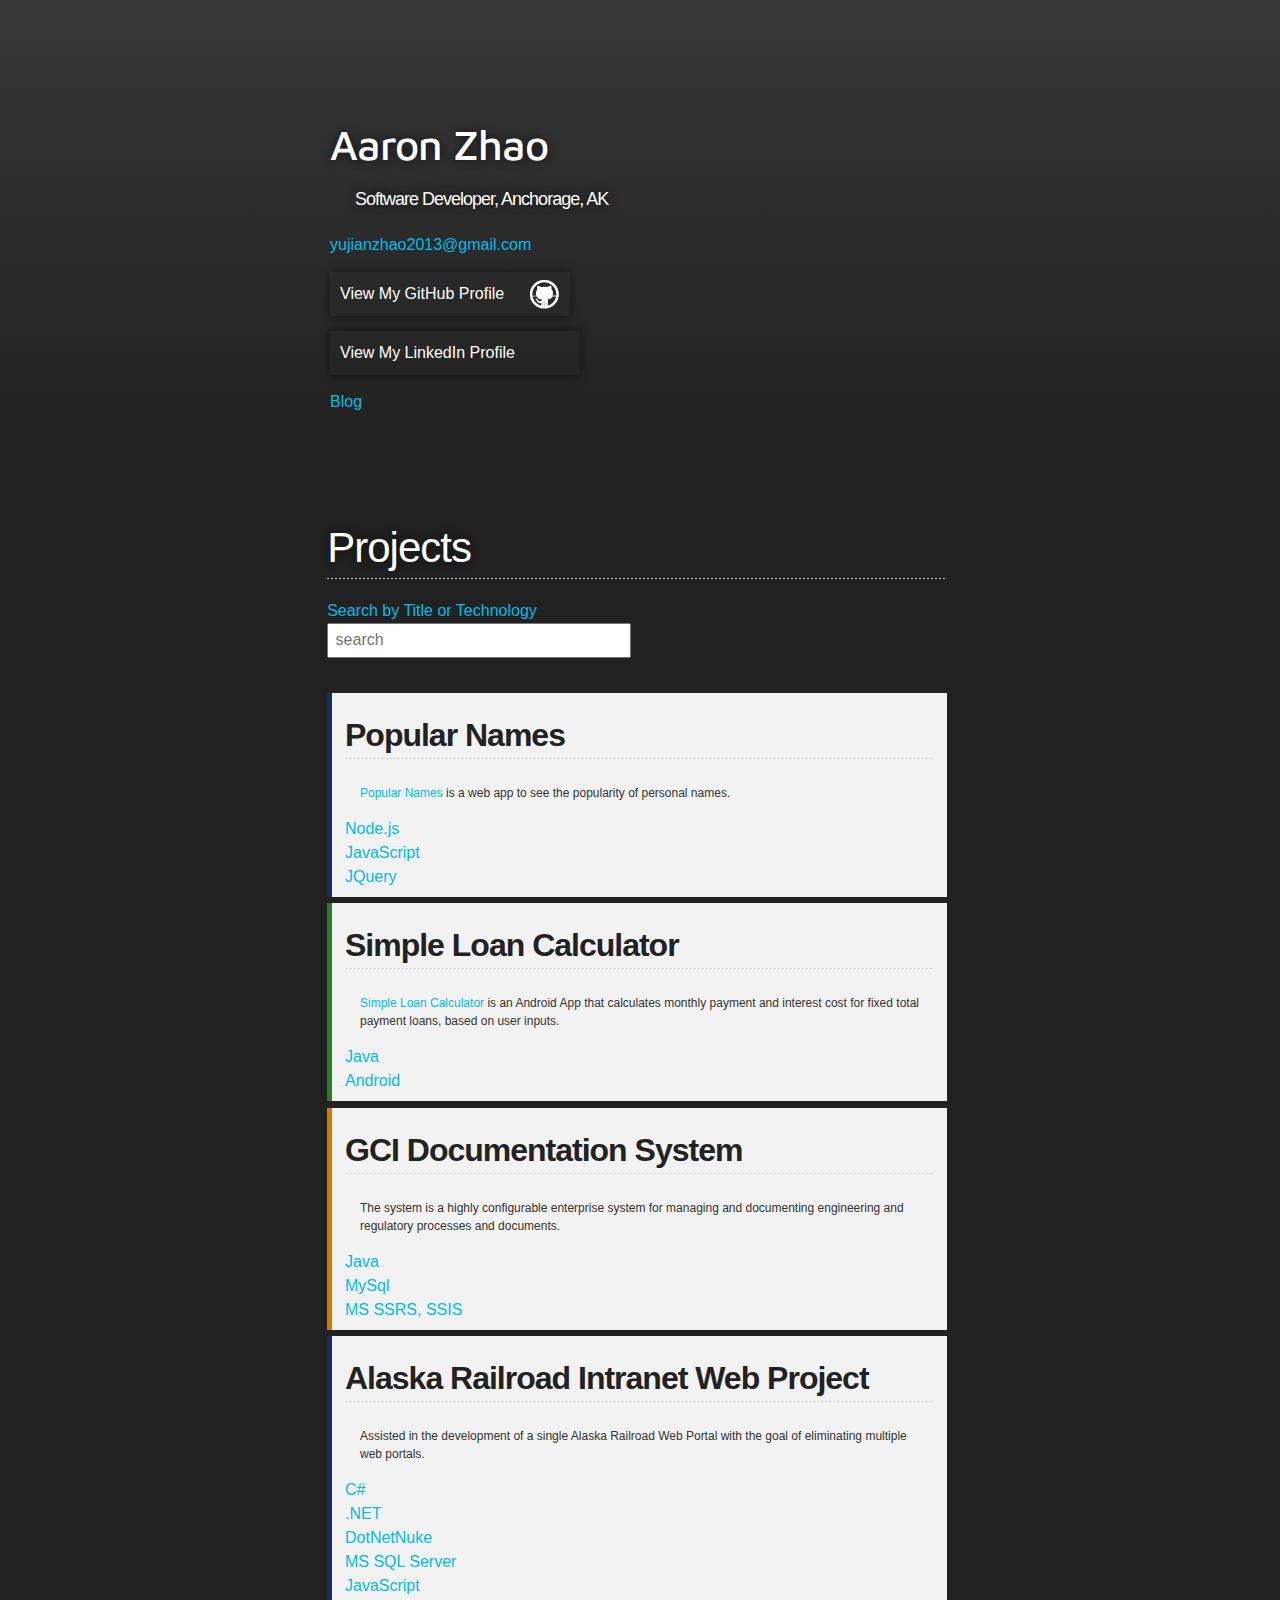
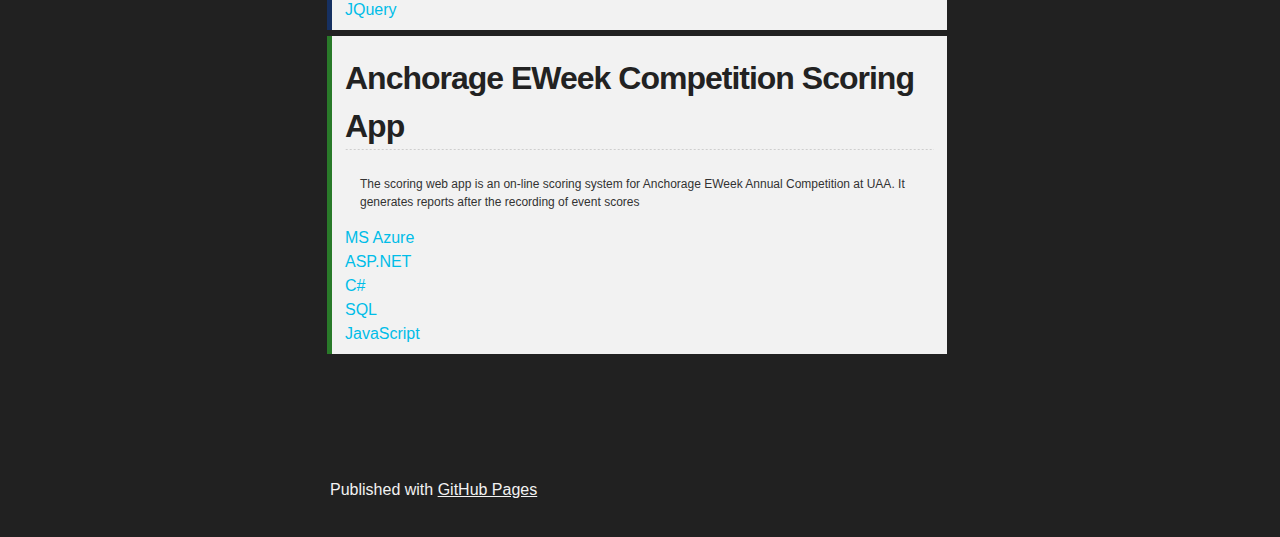
==== commit 2c1c52d9: "added map" ====
--- a/index.html
+++ b/index.html
@@ -35,10 +35,11 @@
 		<meta name="description" content="Aaron-zhao.GitHub.io : ">
 		<meta name="viewport" content="width=device-width" />
 		
+		<link rel="icon" href="/images/favicon.ico" type="image/vnd.microsoft.ico">
 		<link rel="stylesheet" type="text/css" media="screen" href="css/stylesheet.css">
 		<link rel="stylesheet" type="text/css" media="screen" href="css/search.css">
-		<link href='http://fonts.googleapis.com/css?family=Open+Sans|Maven+Pro:500' rel='stylesheet' type='text/css'>
-		<script src="http://ajax.googleapis.com/ajax/libs/jquery/1.11.0/jquery.min.js" ></script>
+		<link href='https://fonts.googleapis.com/css?family=Open+Sans|Maven+Pro:500' rel='stylesheet' type='text/css'>
+		<script src="https://ajax.googleapis.com/ajax/libs/jquery/1.11.0/jquery.min.js" ></script>
 		<script src="js/search.js"></script>
 		<script src="js/backToTop.js"></script>
 
@@ -54,6 +55,7 @@
 				<a href="mailto:yujianzhao2013@gmail.com?Subject=From%20GitHub%20Page" target="_top">yujianzhao2013@gmail.com</a>
 				<a id="forkme_banner" href="https://github.com/Aaron-Zhao">View My GitHub Profile</a>
 				<a id="linkedin_banner" href="https://www.linkedin.com/in/yujianzhao">View My LinkedIn Profile</a>
+				<a id="blog_banner" href="https://cswhiteboard.blogspot.com/">Blog</a>
 			</header>
 		</div>
 
@@ -72,15 +74,24 @@
 				<span class="item-count"></span>
 
 				<ul id="list">
+					<li class="dinner">
+						<h2>Popular Names</h2>
+						<p><a href="https://popularnames.herokuapp.com/">Popular Names</a> is a web app to see the popularity of personal names.</p>
+						<a>Node.js</a><br>
+						<a>JavaScript</a><br>
+						<a>JQuery</a><br>
+					</li>
+					
 					<li class="bf">
-						<h2>Loan Calculator</h2>
-						<p>Develop an Android App that calculates monthly payment and interest cost.</p>
+						<h2>Simple Loan Calculator</h2>
+						<p><a href="https://play.google.com/store/apps/details?id=com.tools.simpleloancalculator&hl=en">Simple Loan Calculator</a> is an Android App that calculates monthly payment and interest cost for fixed total payment loans, based on user inputs.</p>
 						<a>Java</a><br>
 						<a>Android</a><br>
 					</li>
-
+					
 					<li class="lunch">
 						<h2>GCI Documentation System</h2>
+						<p>The system is a highly configurable enterprise system for managing and documenting engineering and regulatory processes and documents.</p>
 						<a>Java</a><br>
 						<a>MySql</a><br>
 						<a>MS SSRS, SSIS</a>
@@ -88,9 +99,7 @@
 
 					<li class="dinner">
 						<h2>Alaska Railroad Intranet Web Project</h2>
-						<p>Assist in the development of a single Alaska Railroad Web Portal with the goal of eliminating multiple web portals. 
-						Information will be in numerous formats that will be converted to most efficiently be accessed or displayed on the new web portal. 
-						Develop Dot Net templates from wire frames. Move data from other web sites and sources the user’s define into the appropriate template.</p>
+						<p>Assisted in the development of a single Alaska Railroad Web Portal with the goal of eliminating multiple web portals.</p>
 						<a>C#</a><br>
 						<a>.NET</a><br>
 						<a>DotNetNuke</a><br>
@@ -101,9 +110,8 @@
 					
 					<li class="bf">
 						<h2>Anchorage EWeek Competition Scoring App</h2>
-						<p>Develop an on-line scoring system for Anchorage EWeek Annual Competition at UAA. 
-						Gather user requirements and turn into working application. 
-						Design back-end database and support data exporting.</p>
+						<p>The scoring web app is an on-line scoring system for Anchorage EWeek Annual Competition at UAA. It generates reports after the recording of event scores</p>
+						<a>MS Azure</a><br>
 						<a>ASP.NET</a><br>
 						<a>C#</a><br>
 						<a>SQL</a><br>
@@ -119,8 +127,18 @@
 		
 		<div id="footer_wrap" class="outer">
 			<footer class="inner">
-				<p>Published with <a href="http://pages.github.com">GitHub Pages</a></p>
+				<p>Published with <a href="https://pages.github.com">GitHub Pages</a></p>
 			</footer>
 		</div>
+		
+		<script>
+		  (function(i,s,o,g,r,a,m){i['GoogleAnalyticsObject']=r;i[r]=i[r]||function(){
+		  (i[r].q=i[r].q||[]).push(arguments)},i[r].l=1*new Date();a=s.createElement(o),
+		  m=s.getElementsByTagName(o)[0];a.async=1;a.src=g;m.parentNode.insertBefore(a,m)
+		  })(window,document,'script','https://www.google-analytics.com/analytics.js','ga');
+
+		  ga('create', 'UA-54543172-4', 'auto');
+		  ga('send', 'pageview');
+		</script>
 	</body>
 </html>
--- a/css/stylesheet.css
+++ b/css/stylesheet.css
@@ -397,6 +397,10 @@
     display: none;
   }
   
+  .outer{
+	padding: 0px 2px 0px 2px;
+  }
+  
   .inner {
     min-width: 320px;
     max-width: 480px;
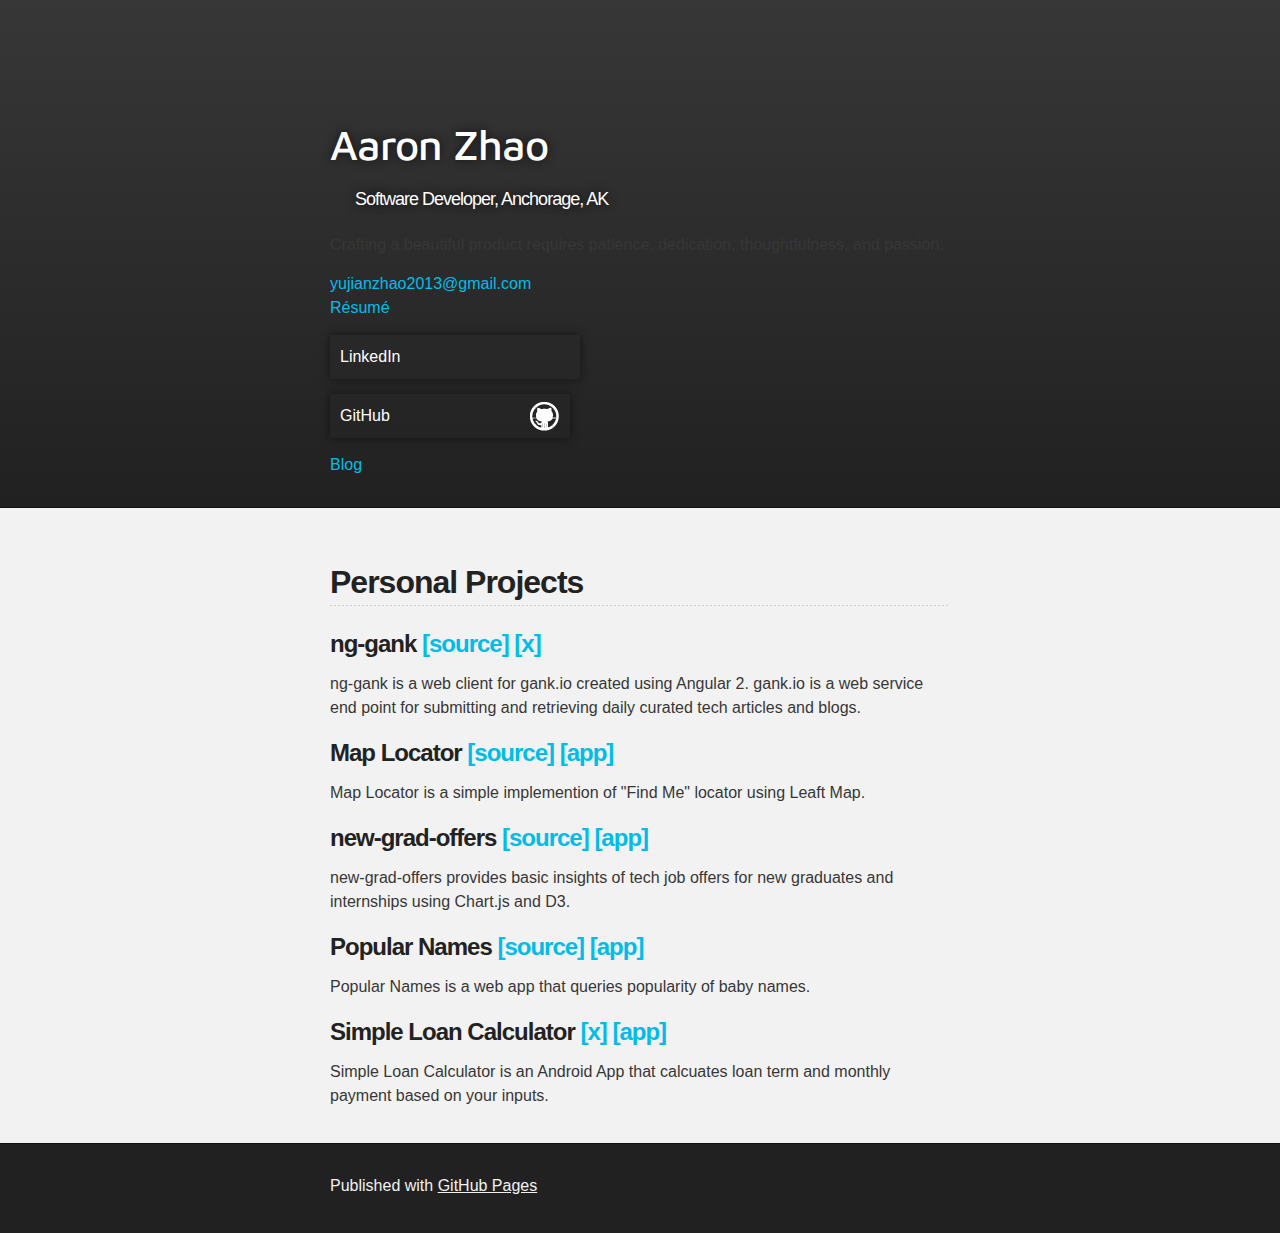
==== commit 5aec9871: "Add resume" ====
--- a/index.html
+++ b/index.html
@@ -1,32 +1,3 @@
-<!-- css, js source code: http://codepen.io/robooneus/pen/ivdFH -->
-<!-- Tutorial of the source code: http://www.robsawyer.me/blog/2013/07/10/lightweight-jquery-searchfilter-tutorial/ -->
-<!-- The styling and script from the source code was modified in this version to satisfy the needs of this web app -->
-<!--
-MIT LICENSE
-
-Copyright (c) 2014 - Aaron - http://codepen.io/robooneus/pen/ivdFH
-
-Permission is hereby granted, free of charge, to any person 
-obtaining a copy of this software and associated documentation 
-files (the "Software"), to deal in the Software without restriction,
- including without limitation the rights to use, copy, modify, 
-merge, publish, distribute, sublicense, and/or sell copies of 
-the Software, and to permit persons to whom the Software is 
-furnished to do so, subject to the following conditions:
-
-The above copyright notice and this permission notice shall 
-be included in all copies or substantial portions of the Software.
-
-THE SOFTWARE IS PROVIDED "AS IS", WITHOUT WARRANTY OF ANY KIND, 
-EXPRESS OR IMPLIED, INCLUDING BUT NOT LIMITED TO THE WARRANTIES 
-OF MERCHANTABILITY, FITNESS FOR A PARTICULAR PURPOSE AND 
-NONINFRINGEMENT. IN NO EVENT SHALL THE AUTHORS OR COPYRIGHT 
-HOLDERS BE LIABLE FOR ANY CLAIM, DAMAGES OR OTHER LIABILITY, 
-WHETHER IN AN ACTION OF CONTRACT, TORT OR OTHERWISE, ARISING FROM, 
-OUT OF OR IN CONNECTION WITH THE SOFTWARE OR THE USE OR OTHER 
-DEALINGS IN THE SOFTWARE.
-
--->
 <!DOCTYPE html>
 <html>
 	<head>
@@ -40,88 +11,67 @@
 		<link rel="stylesheet" type="text/css" media="screen" href="css/search.css">
 		<link href='https://fonts.googleapis.com/css?family=Open+Sans|Maven+Pro:500' rel='stylesheet' type='text/css'>
 		<script src="https://ajax.googleapis.com/ajax/libs/jquery/1.11.0/jquery.min.js" ></script>
-		<script src="js/search.js"></script>
 		<script src="js/backToTop.js"></script>
 
 		<title>Aaron Zhao GitHub Page</title>
 	</head>
 
 	<body>
-		<!-- HEADER -->
 		<div id="header_wrap" class="outer">
 			<header class="inner">
 				<h1 id="project_title">Aaron Zhao</h1>
 			    <h2 id="project_tagline">Software Developer, Anchorage, AK</h2>
+				<p>Crafting a beautiful product requires patience, dedication, thoughtfulness, and passion.</p>
 				<a href="mailto:yujianzhao2013@gmail.com?Subject=From%20GitHub%20Page" target="_top">yujianzhao2013@gmail.com</a>
-				<a id="forkme_banner" href="https://github.com/Aaron-Zhao">View My GitHub Profile</a>
-				<a id="linkedin_banner" href="https://www.linkedin.com/in/yujianzhao">View My LinkedIn Profile</a>
+				<br>
+				<a id="cv_banner" href="https://drive.google.com/file/d/0B_XUbN48-zNzNVdGZ1gtTXNGVVE/view?usp=sharing">Résumé</a>
+				<a id="linkedin_banner" href="https://www.linkedin.com/in/yujianzhao">LinkedIn</a>
+				<a id="forkme_banner" href="https://github.com/Aaron-Zhao">GitHub</a>
 				<a id="blog_banner" href="https://cswhiteboard.blogspot.com/">Blog</a>
 			</header>
 		</div>
-
-		<!-- MAIN CONTENT 
+ 
 		<div id="main_content_wrap" class="outer">
 			<section id="main_content" class="inner">
+				<h2>Personal Projects</h2>
+				<div class="project">
+					<h3>ng-gank
+						<a href="https://github.com/yujianzhao/ng-gank">[source]</a>
+						<a href="">[x]</a>
+					</h3>
+					<p>ng-gank is a web client for gank.io created using Angular 2. gank.io is a web service end point for submitting and retrieving daily curated tech articles and blogs.</p>
+				</div>
+				<div class="project">
+					<h3>Map Locator
+						<a href="https://github.com/Aaron-Zhao/aaron-zhao.github.io/blob/master/map.html">[source]</a>
+						<a href="https://yujianzhao.com/map">[app]</a>
+					</h3>
+					<p>Map Locator is a simple implemention of "Find Me" locator using Leaft Map.</p>
+				</div>
+				<div class="project">
+					<h3>new-grad-offers
+						<a href="https://github.com/Aaron-Zhao/new-grad-offers">[source]</a>
+						<a href="http://tech-job-offers.herokuapp.com/">[app]</a>
+					</h3>
+					<p>new-grad-offers provides basic insights of tech job offers for new graduates and internships using Chart.js and D3.</p>
+				</div>
+				<div class="project">
+					<h3>Popular Names
+						<a href="https://github.com/Aaron-Zhao/popular-names">[source]</a>
+						<a href="https://popularnames.herokuapp.com/">[app]</a>
+					</h3>
+					<p>Popular Names is a web app that queries popularity of baby names.</p>
+				</div>
+				<div class="project">
+					<h3>Simple Loan Calculator
+						<a href="">[x]</a>
+						<a href="https://play.google.com/store/apps/details?id=com.tools.simpleloancalculator">[app]</a>
+					</h3>
+					<p>Simple Loan Calculator is an Android App that calcuates loan term and monthly payment based on your inputs.</p>
+				</div>
+
 			</section>
-		</div>-->
-
-		<section class="list-wrap">
-			<div class="inner">
-				<h2 id="project_title">Projects</h2>
-				<label for="search-text">Search by Title or Technology</label>
-				<input type="text" id="search-text" placeholder="search" class="search-box">
-				<span class="list-count"></span>
-				<span class="item-count"></span>
-
-				<ul id="list">
-					<li class="dinner">
-						<h2>Popular Names</h2>
-						<p><a href="https://popularnames.herokuapp.com/">Popular Names</a> is a web app to see the popularity of personal names.</p>
-						<a>Node.js</a><br>
-						<a>JavaScript</a><br>
-						<a>JQuery</a><br>
-					</li>
-					
-					<li class="bf">
-						<h2>Simple Loan Calculator</h2>
-						<p><a href="https://play.google.com/store/apps/details?id=com.tools.simpleloancalculator&hl=en">Simple Loan Calculator</a> is an Android App that calculates monthly payment and interest cost for fixed total payment loans, based on user inputs.</p>
-						<a>Java</a><br>
-						<a>Android</a><br>
-					</li>
-					
-					<li class="lunch">
-						<h2>GCI Documentation System</h2>
-						<p>The system is a highly configurable enterprise system for managing and documenting engineering and regulatory processes and documents.</p>
-						<a>Java</a><br>
-						<a>MySql</a><br>
-						<a>MS SSRS, SSIS</a>
-					</li>
-
-					<li class="dinner">
-						<h2>Alaska Railroad Intranet Web Project</h2>
-						<p>Assisted in the development of a single Alaska Railroad Web Portal with the goal of eliminating multiple web portals.</p>
-						<a>C#</a><br>
-						<a>.NET</a><br>
-						<a>DotNetNuke</a><br>
-						<a>MS SQL Server</a><br>
-						<a>JavaScript</a><br>
-						<a>JQuery</a><br>
-					</li>
-					
-					<li class="bf">
-						<h2>Anchorage EWeek Competition Scoring App</h2>
-						<p>The scoring web app is an on-line scoring system for Anchorage EWeek Annual Competition at UAA. It generates reports after the recording of event scores</p>
-						<a>MS Azure</a><br>
-						<a>ASP.NET</a><br>
-						<a>C#</a><br>
-						<a>SQL</a><br>
-						<a>JavaScript</a><br>
-					</li>
-
-					<span class="empty-item">no results</span>
-				</ul>
-			</div>
-		</section>
+		</div>
 
 		<a href="#0" class="cd-top">Top</a>
 		
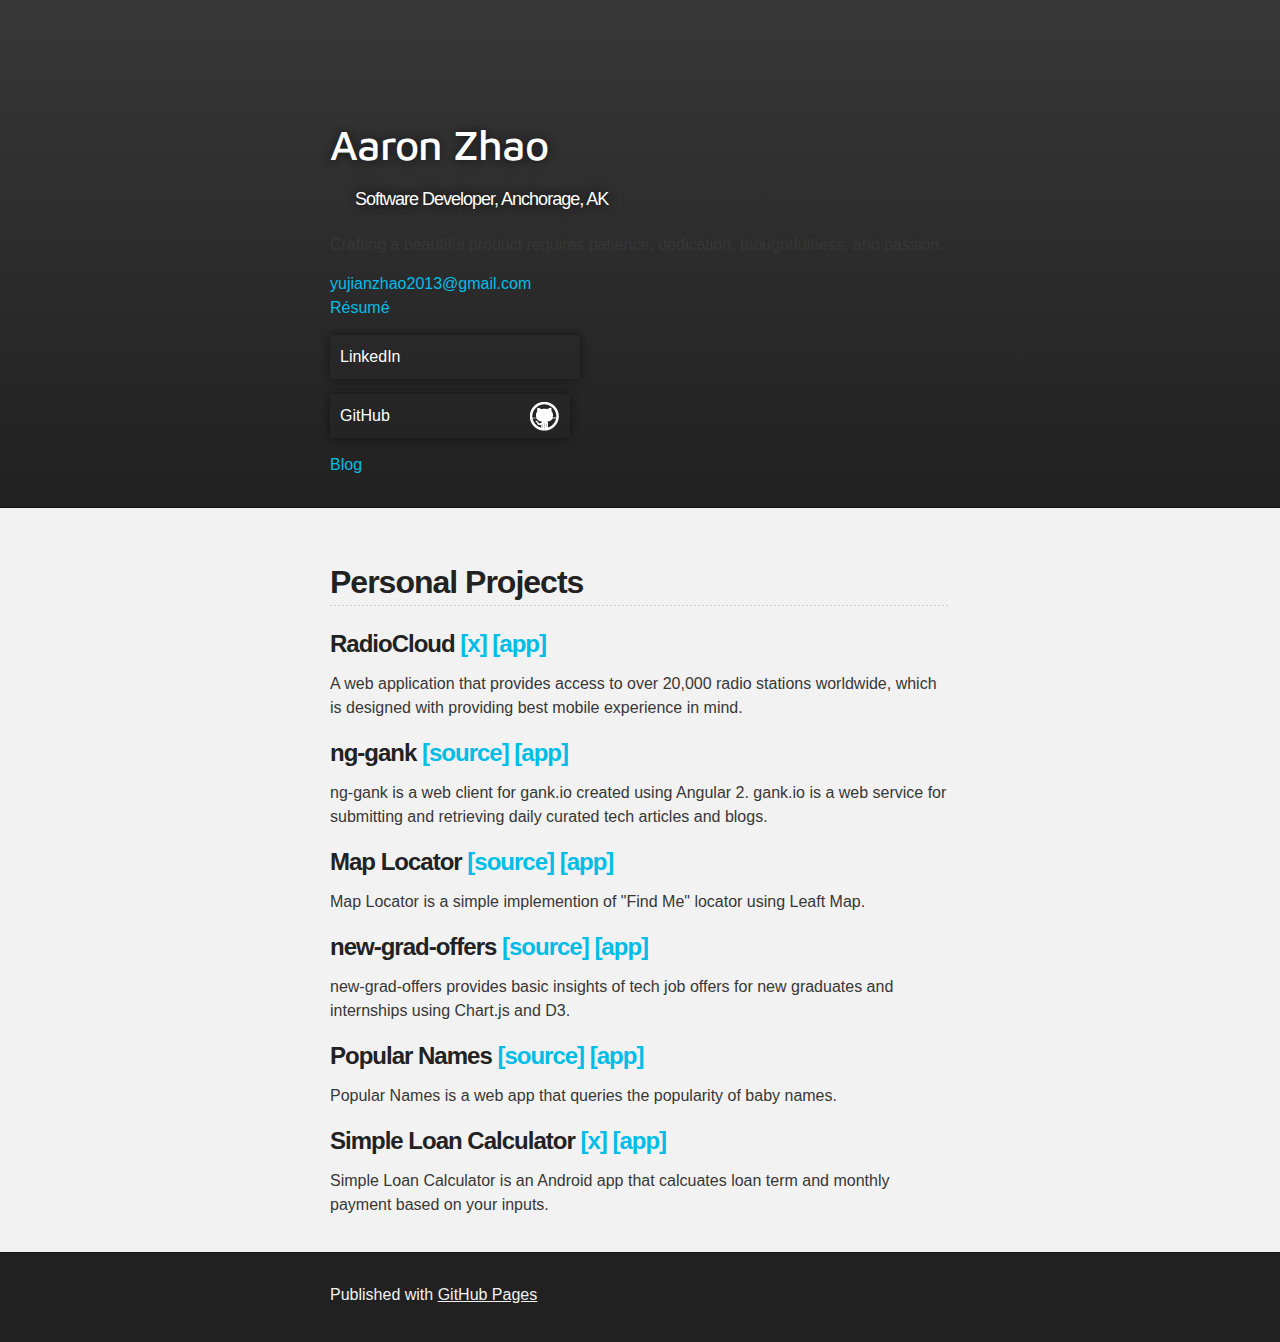
==== commit 766adc1c: "Add new project Radiocloud" ====
--- a/index.html
+++ b/index.html
@@ -3,7 +3,9 @@
 	<head>
 		<meta charset='utf-8'>
 		<meta http-equiv="X-UA-Compatible" content="chrome=1">
-		<meta name="description" content="Aaron-zhao.GitHub.io : ">
+		<meta name="description" content="Yujian Zhao Personal Website">
+		<meta name="keywords" content="yujianzhao, Yujian Zhao, Yujian, Aaron Zhao, software developer, web developer, software engineer, database design, University of Alaska Anchorage, Georgia Institute of Technology">
+		<meta name="author" content="Aaron Zhao">
 		<meta name="viewport" content="width=device-width" />
 		
 		<link rel="icon" href="/images/favicon.ico" type="image/vnd.microsoft.ico">
@@ -13,7 +15,7 @@
 		<script src="https://ajax.googleapis.com/ajax/libs/jquery/1.11.0/jquery.min.js" ></script>
 		<script src="js/backToTop.js"></script>
 
-		<title>Aaron Zhao GitHub Page</title>
+		<title>Aaron Zhao</title>
 	</head>
 
 	<body>
@@ -35,11 +37,18 @@
 			<section id="main_content" class="inner">
 				<h2>Personal Projects</h2>
 				<div class="project">
+					<h3>RadioCloud
+						<a href="">[x]</a>
+						<a href="https://jbosoft.com/app/radiocloud/">[app]</a>
+					</h3>
+					<p>A web application that provides access to over 20,000 radio stations worldwide, which is designed with providing best mobile experience in mind.</p>
+				</div>
+				<div class="project">
 					<h3>ng-gank
 						<a href="https://github.com/yujianzhao/ng-gank">[source]</a>
-						<a href="">[x]</a>
+						<a href="http://ng-gank.herokuapp.com">[app]</a>
 					</h3>
-					<p>ng-gank is a web client for gank.io created using Angular 2. gank.io is a web service end point for submitting and retrieving daily curated tech articles and blogs.</p>
+					<p>ng-gank is a web client for gank.io created using Angular 2. gank.io is a web service for submitting and retrieving daily curated tech articles and blogs.</p>
 				</div>
 				<div class="project">
 					<h3>Map Locator
@@ -60,14 +69,14 @@
 						<a href="https://github.com/Aaron-Zhao/popular-names">[source]</a>
 						<a href="https://popularnames.herokuapp.com/">[app]</a>
 					</h3>
-					<p>Popular Names is a web app that queries popularity of baby names.</p>
+					<p>Popular Names is a web app that queries the popularity of baby names.</p>
 				</div>
 				<div class="project">
 					<h3>Simple Loan Calculator
 						<a href="">[x]</a>
 						<a href="https://play.google.com/store/apps/details?id=com.tools.simpleloancalculator">[app]</a>
 					</h3>
-					<p>Simple Loan Calculator is an Android App that calcuates loan term and monthly payment based on your inputs.</p>
+					<p>Simple Loan Calculator is an Android app that calcuates loan term and monthly payment based on your inputs.</p>
 				</div>
 
 			</section>
